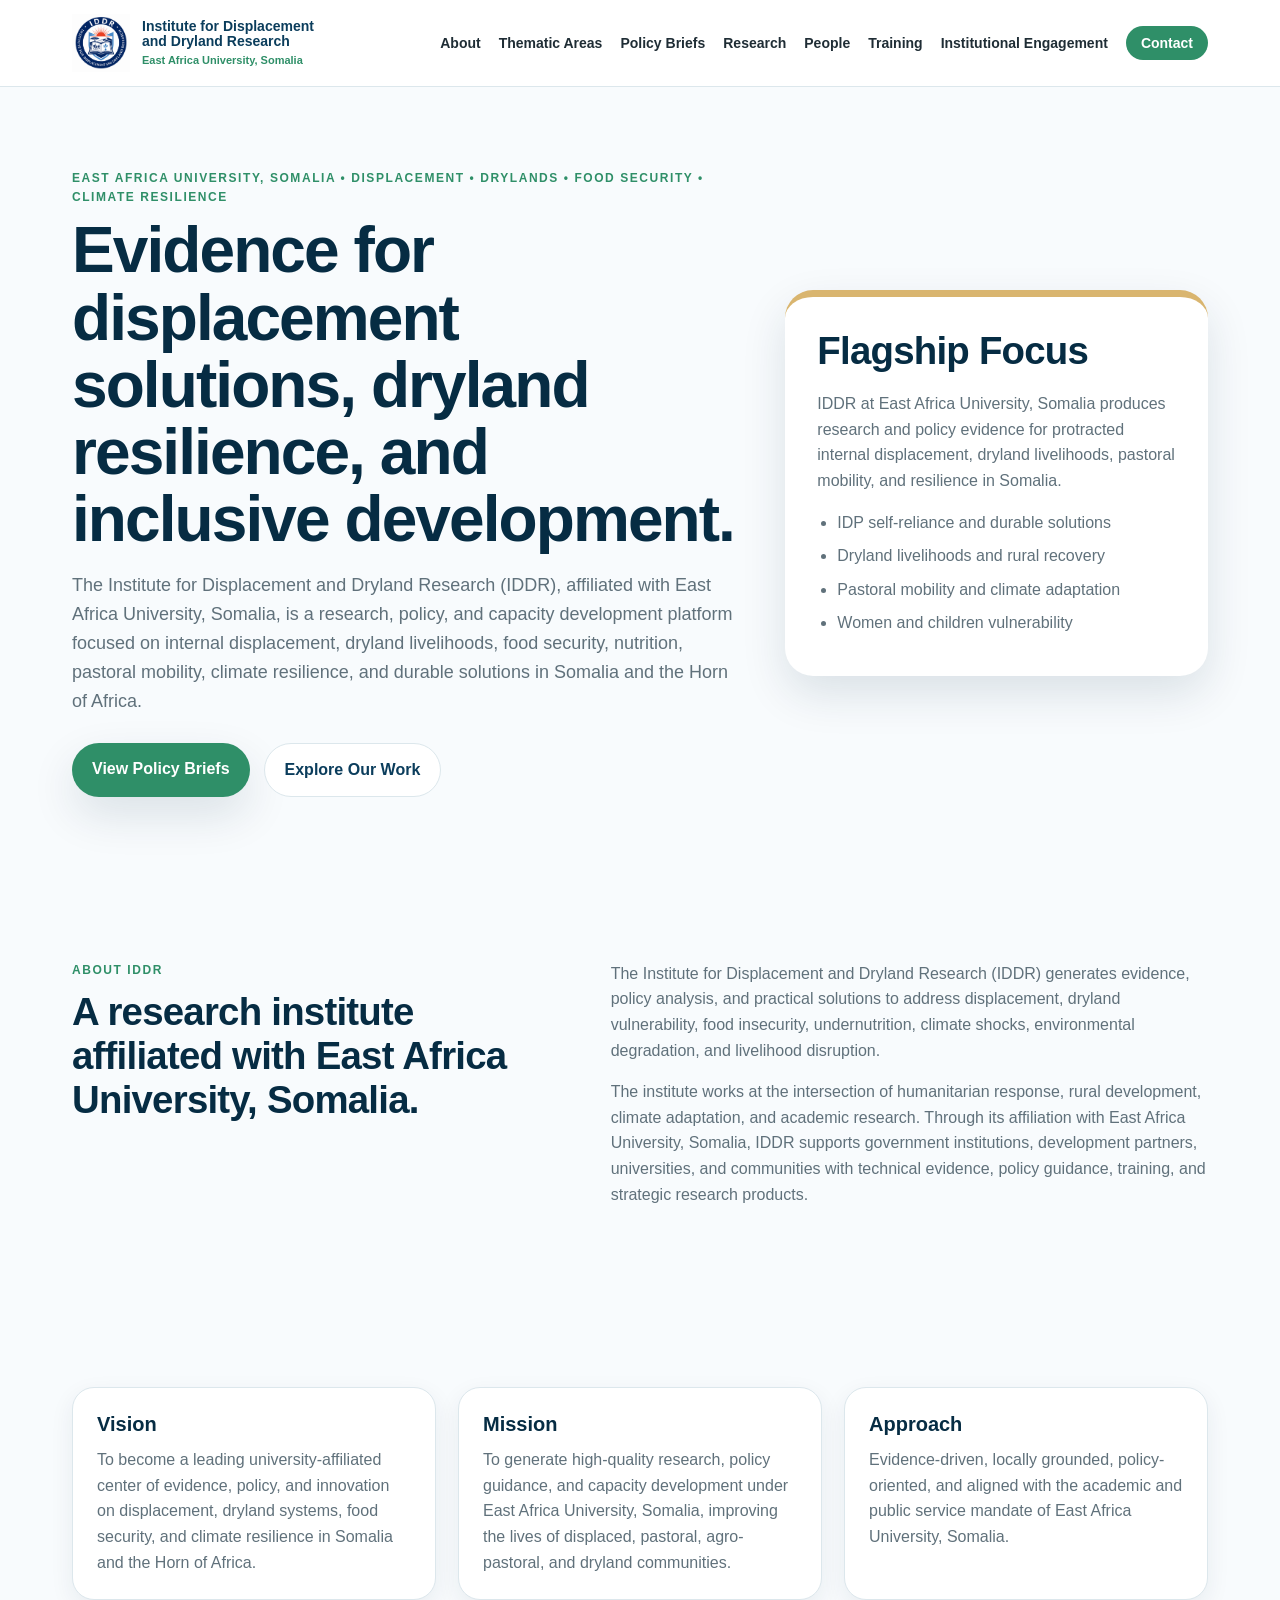
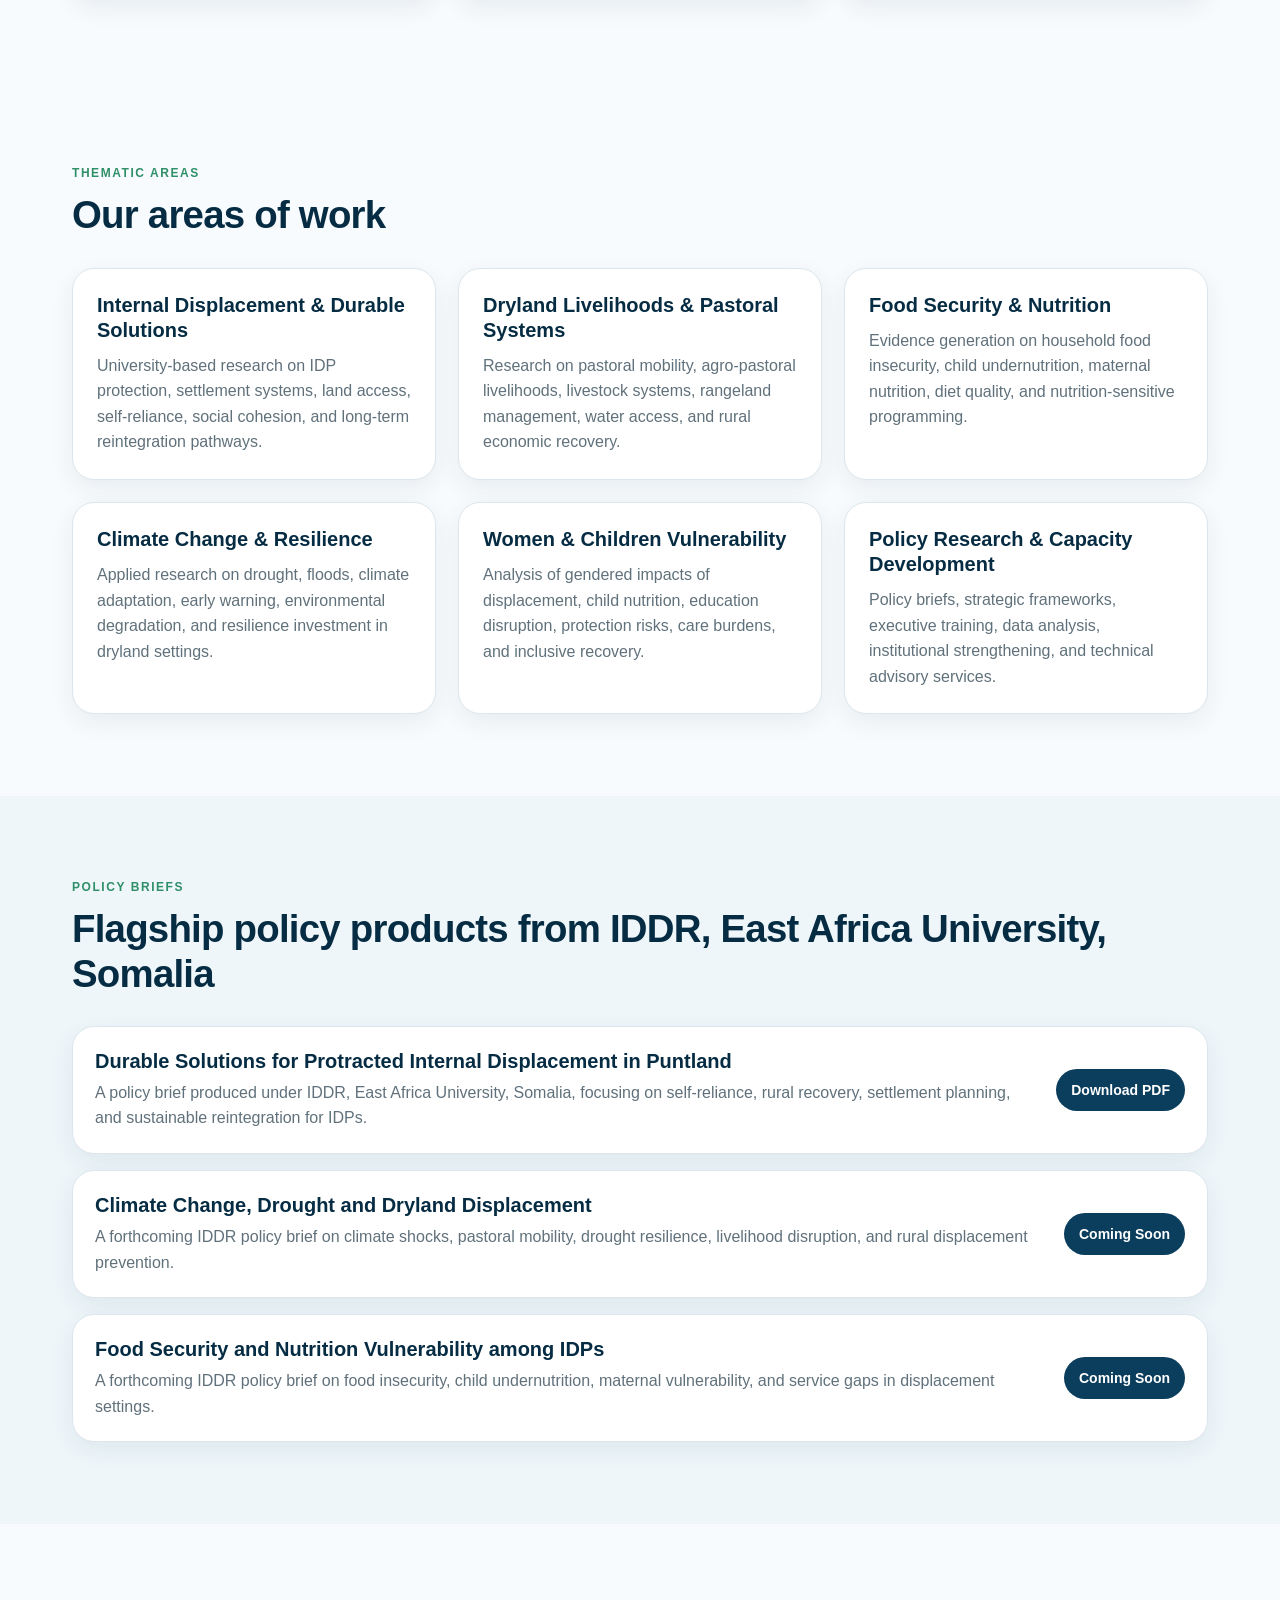
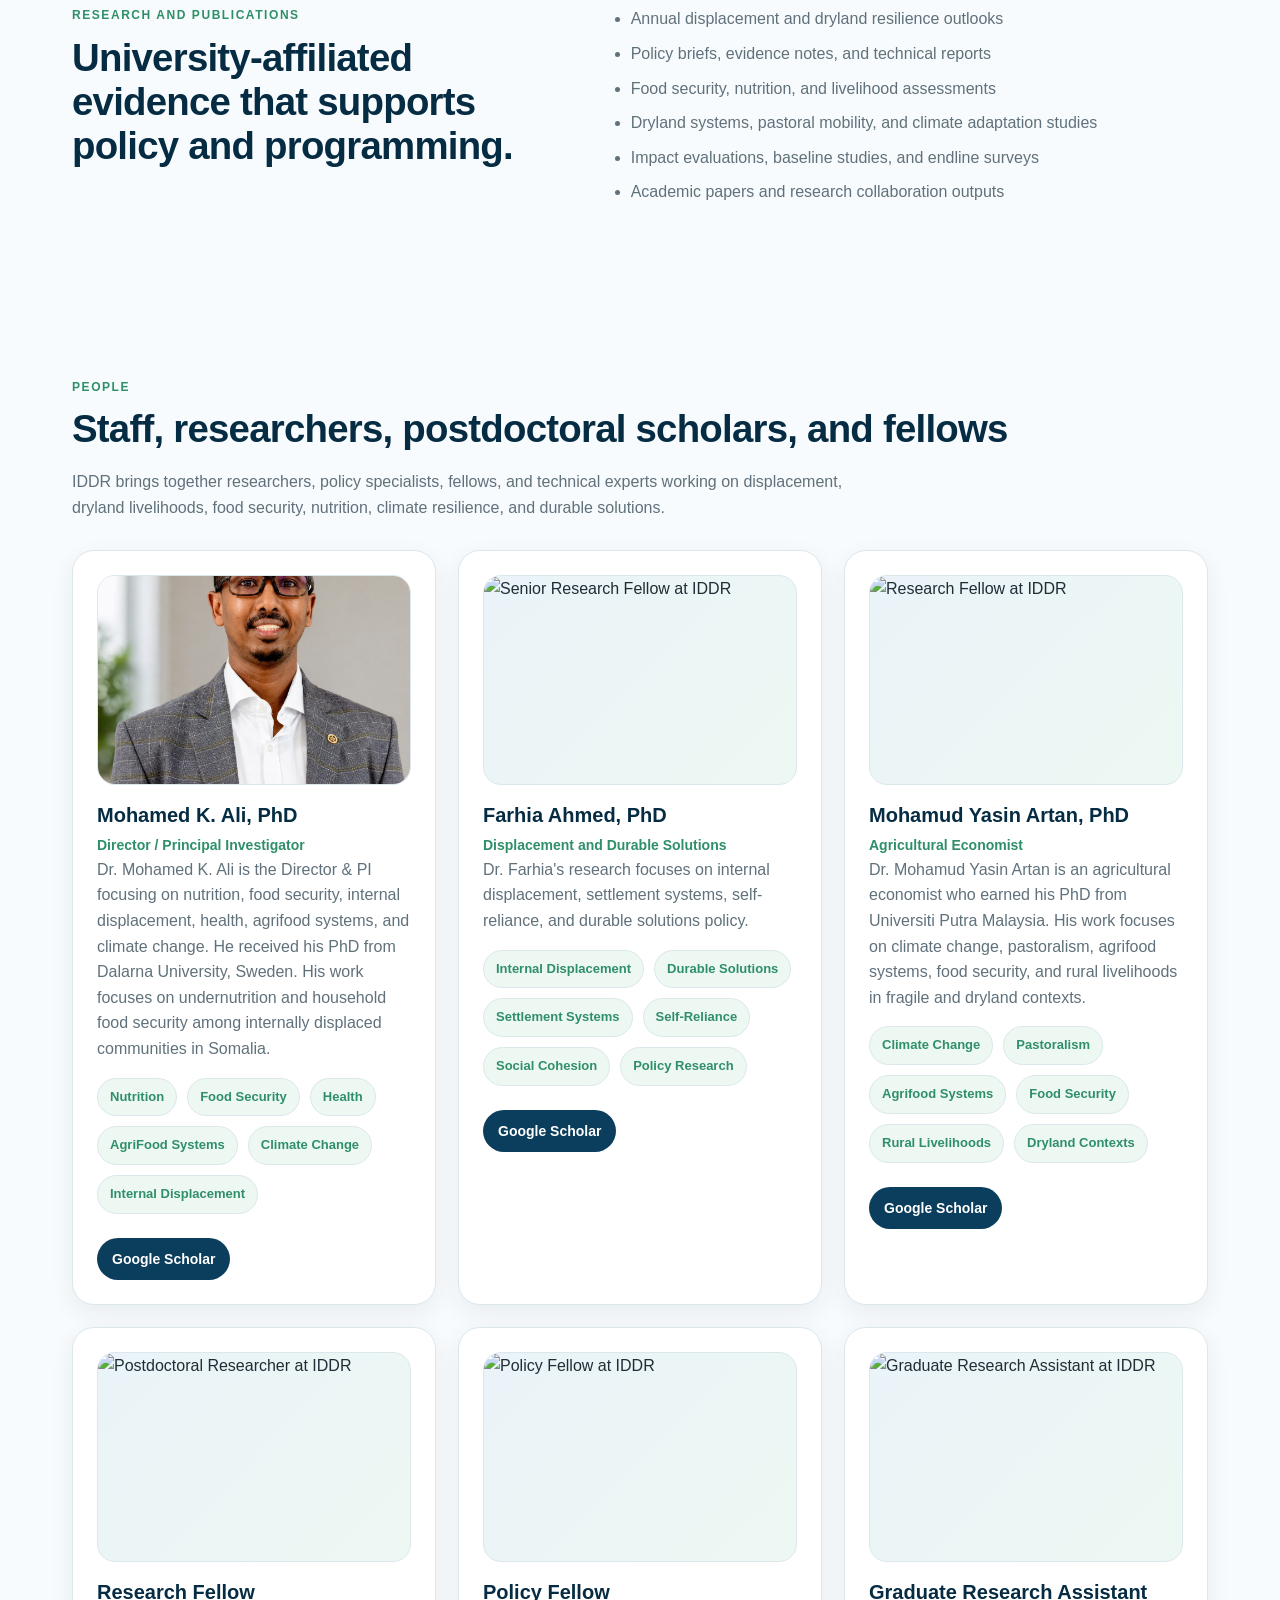
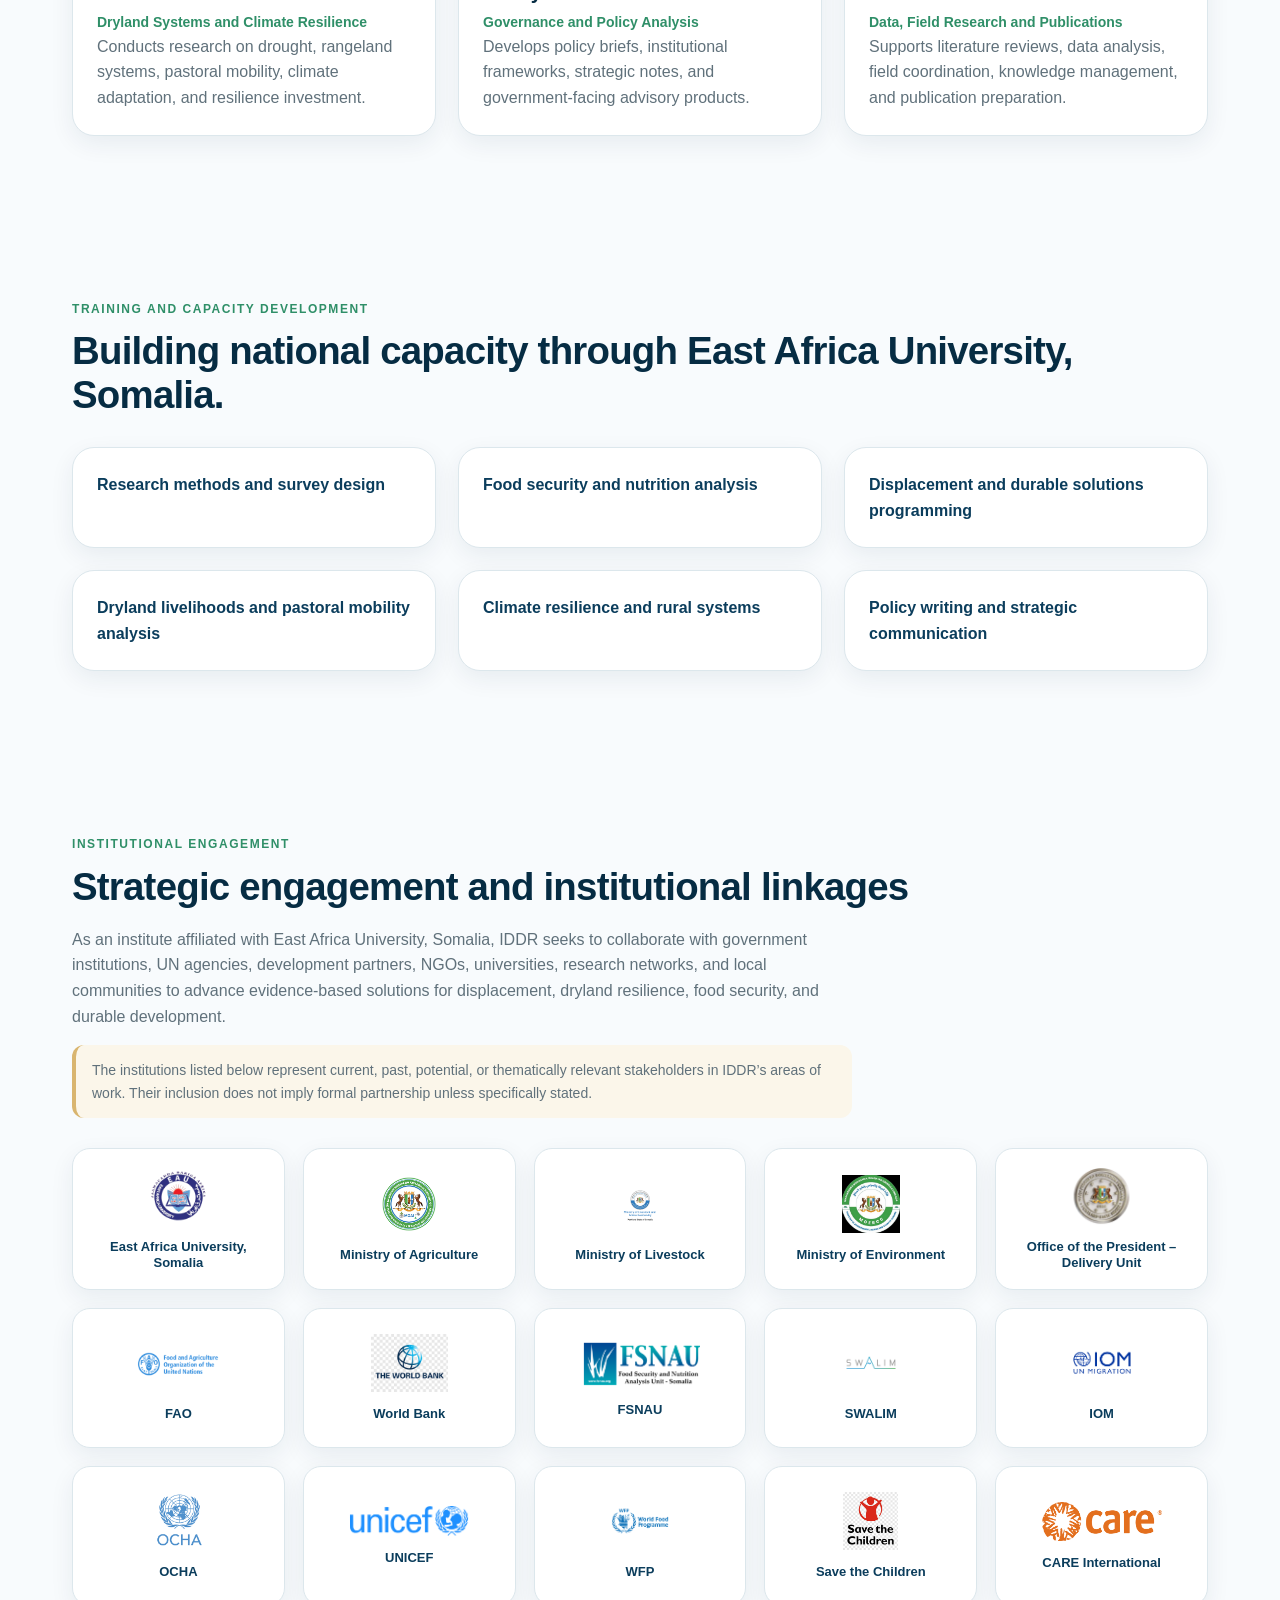
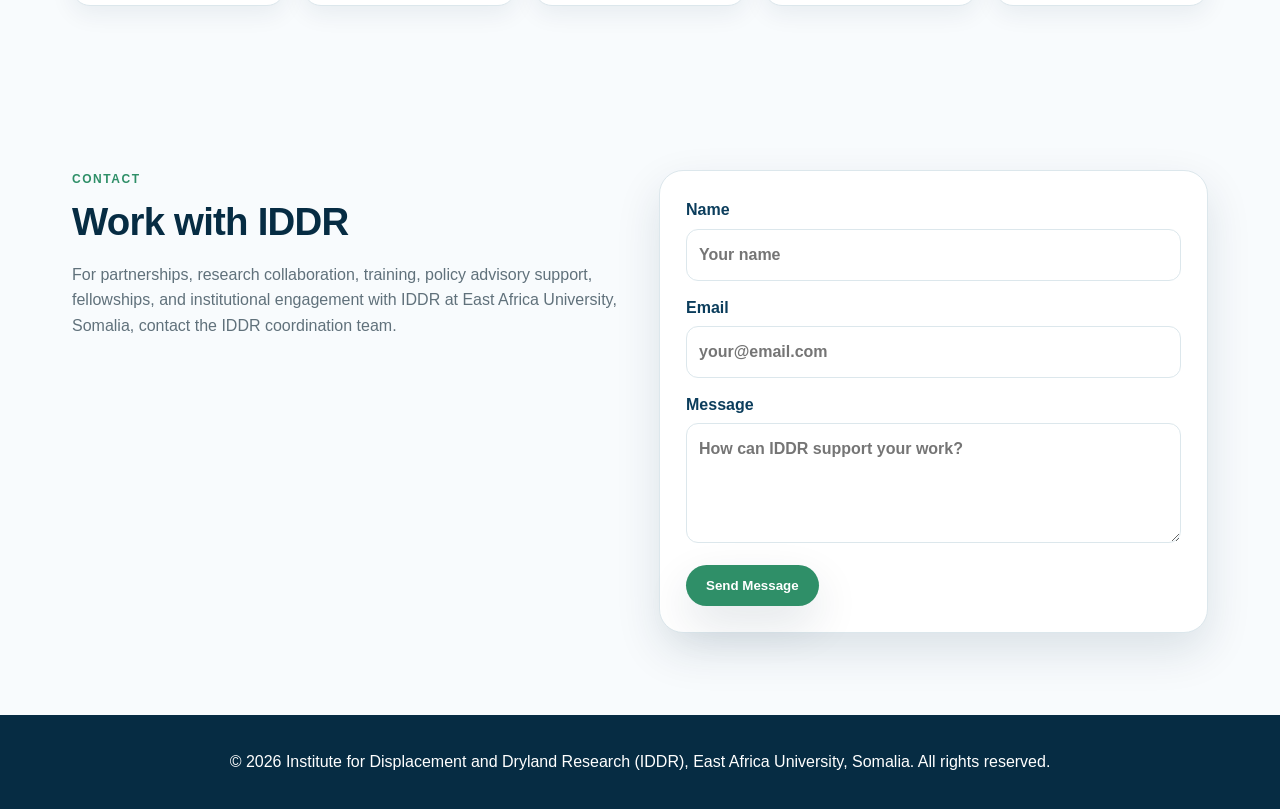
==== index.html @ a8827d37 "Update index.html" ====
<!DOCTYPE html>
<html lang="en">
<head>
  <meta charset="UTF-8" />
  <meta name="viewport" content="width=device-width, initial-scale=1.0" />

  <title>Institute for Displacement and Dryland Research | East Africa University, Somalia</title>

  <meta name="description" content="Institute for Displacement and Dryland Research (IDDR), affiliated with East Africa University, Somalia: evidence for displacement, dryland livelihoods, food security, nutrition, climate resilience, pastoral mobility, and durable solutions in Somalia and the Horn of Africa." />

  <link rel="stylesheet" href="style.css" />
</head>

<body>

<header class="site-header">
  <nav class="navbar" aria-label="Main navigation">
  <a href="#home" class="brand" aria-label="IDDR Home">
  <img src="images/logos/iddr-logo.png" alt="Institute for Displacement and Dryland Research logo" class="header-logo" />

  <span class="brand-text">
    Institute for Displacement<br />
    and Dryland Research<br />
    <small>East Africa University, Somalia</small>
  </span>
</a>

    <button class="menu-toggle" aria-label="Toggle navigation menu">☰</button>

    <ul class="nav-links">
      <li><a href="#about">About</a></li>
      <li><a href="#areas">Thematic Areas</a></li>
      <li><a href="#briefs">Policy Briefs</a></li>
      <li><a href="#research">Research</a></li>
      <li><a href="#people">People</a></li>
      <li><a href="#training">Training</a></li>
      <li><a href="#partners">Institutional Engagement</a></li>
      <li><a href="#contact" class="nav-cta">Contact</a></li>
    </ul>
  </nav>
</header>

<main>

<section id="home" class="hero section">
  <div class="hero-content">
    <p class="eyebrow">East Africa University, Somalia • Displacement • Drylands • Food Security • Climate Resilience</p>

    <h1>Evidence for displacement solutions, dryland resilience, and inclusive development.</h1>

    <p class="hero-text">
      The Institute for Displacement and Dryland Research (IDDR), affiliated with
      East Africa University, Somalia, is a research, policy, and capacity development
      platform focused on internal displacement, dryland livelihoods, food security,
      nutrition, pastoral mobility, climate resilience, and durable solutions in
      Somalia and the Horn of Africa.
    </p>

    <div class="hero-actions">
      <a href="#briefs" class="btn primary">View Policy Briefs</a>
      <a href="#areas" class="btn secondary">Explore Our Work</a>
    </div>
  </div>

  <aside class="hero-card" aria-label="Flagship focus">
    <h2>Flagship Focus</h2>
    <p>
      IDDR at East Africa University, Somalia produces research and policy evidence
      for protracted internal displacement, dryland livelihoods, pastoral mobility,
      and resilience in Somalia.
    </p>

    <ul>
      <li>IDP self-reliance and durable solutions</li>
      <li>Dryland livelihoods and rural recovery</li>
      <li>Pastoral mobility and climate adaptation</li>
      <li>Women and children vulnerability</li>
    </ul>
  </aside>
</section>

<section id="about" class="section split">
  <div>
    <p class="eyebrow">About IDDR</p>
    <h2>A research institute affiliated with East Africa University, Somalia.</h2>
  </div>

  <div>
    <p>
      The Institute for Displacement and Dryland Research (IDDR) generates evidence,
      policy analysis, and practical solutions to address displacement, dryland
      vulnerability, food insecurity, undernutrition, climate shocks, environmental
      degradation, and livelihood disruption.
    </p>

    <p>
      The institute works at the intersection of humanitarian response, rural
      development, climate adaptation, and academic research. Through its affiliation
      with East Africa University, Somalia, IDDR supports government institutions,
      development partners, universities, and communities with technical evidence,
      policy guidance, training, and strategic research products.
    </p>
  </div>
</section>

<section class="section vision-grid">
  <article class="info-box">
    <h3>Vision</h3>
    <p>
      To become a leading university-affiliated center of evidence, policy, and
      innovation on displacement, dryland systems, food security, and climate
      resilience in Somalia and the Horn of Africa.
    </p>
  </article>

  <article class="info-box">
    <h3>Mission</h3>
    <p>
      To generate high-quality research, policy guidance, and capacity development
      under East Africa University, Somalia, improving the lives of displaced,
      pastoral, agro-pastoral, and dryland communities.
    </p>
  </article>

  <article class="info-box">
    <h3>Approach</h3>
    <p>
      Evidence-driven, locally grounded, policy-oriented, and aligned with the
      academic and public service mandate of East Africa University, Somalia.
    </p>
  </article>
</section>

<section id="areas" class="section">
  <p class="eyebrow">Thematic Areas</p>
  <h2>Our areas of work</h2>

  <div class="card-grid">
    <article class="card">
      <h3>Internal Displacement & Durable Solutions</h3>
      <p>
        University-based research on IDP protection, settlement systems, land access,
        self-reliance, social cohesion, and long-term reintegration pathways.
      </p>
    </article>

    <article class="card">
      <h3>Dryland Livelihoods & Pastoral Systems</h3>
      <p>
        Research on pastoral mobility, agro-pastoral livelihoods, livestock systems,
        rangeland management, water access, and rural economic recovery.
      </p>
    </article>

    <article class="card">
      <h3>Food Security & Nutrition</h3>
      <p>
        Evidence generation on household food insecurity, child undernutrition,
        maternal nutrition, diet quality, and nutrition-sensitive programming.
      </p>
    </article>

    <article class="card">
      <h3>Climate Change & Resilience</h3>
      <p>
        Applied research on drought, floods, climate adaptation, early warning,
        environmental degradation, and resilience investment in dryland settings.
      </p>
    </article>

    <article class="card">
      <h3>Women & Children Vulnerability</h3>
      <p>
        Analysis of gendered impacts of displacement, child nutrition, education
        disruption, protection risks, care burdens, and inclusive recovery.
      </p>
    </article>

    <article class="card">
      <h3>Policy Research & Capacity Development</h3>
      <p>
        Policy briefs, strategic frameworks, executive training, data analysis,
        institutional strengthening, and technical advisory services.
      </p>
    </article>
  </div>
</section>

<section id="briefs" class="section highlight">
  <p class="eyebrow">Policy Briefs</p>
  <h2>Flagship policy products from IDDR, East Africa University, Somalia</h2>

  <div class="brief-list">
    <article class="brief">
      <div>
        <h3>Durable Solutions for Protracted Internal Displacement in Puntland</h3>
        <p>
          A policy brief produced under IDDR, East Africa University, Somalia,
          focusing on self-reliance, rural recovery, settlement planning, and
          sustainable reintegration for IDPs.
        </p>
      </div>
      <a href="documents/puntland-idp-policy-brief.pdf" class="small-btn" target="_blank" rel="noopener noreferrer">Download PDF</a>
    </article>

    <article class="brief">
      <div>
        <h3>Climate Change, Drought and Dryland Displacement</h3>
        <p>
          A forthcoming IDDR policy brief on climate shocks, pastoral mobility,
          drought resilience, livelihood disruption, and rural displacement prevention.
        </p>
      </div>
      <a href="documents/climate-dryland-displacement-brief.pdf" class="small-btn" target="_blank" rel="noopener noreferrer">Coming Soon</a>
    </article>

    <article class="brief">
      <div>
        <h3>Food Security and Nutrition Vulnerability among IDPs</h3>
        <p>
          A forthcoming IDDR policy brief on food insecurity, child undernutrition,
          maternal vulnerability, and service gaps in displacement settings.
        </p>
      </div>
      <a href="documents/food-security-nutrition-idp-brief.pdf" class="small-btn" target="_blank" rel="noopener noreferrer">Coming Soon</a>
    </article>
  </div>
</section>

<section id="research" class="section split">
  <div>
    <p class="eyebrow">Research and Publications</p>
    <h2>University-affiliated evidence that supports policy and programming.</h2>
  </div>

  <div>
    <ul class="clean-list">
      <li>Annual displacement and dryland resilience outlooks</li>
      <li>Policy briefs, evidence notes, and technical reports</li>
      <li>Food security, nutrition, and livelihood assessments</li>
      <li>Dryland systems, pastoral mobility, and climate adaptation studies</li>
      <li>Impact evaluations, baseline studies, and endline surveys</li>
      <li>Academic papers and research collaboration outputs</li>
    </ul>
  </div>
</section>

<section id="people" class="section">
  <p class="eyebrow">People</p>
  <h2>Staff, researchers, postdoctoral scholars, and fellows</h2>

  <p class="section-intro">
    IDDR brings together researchers, policy specialists, fellows, and technical
    experts working on displacement, dryland livelihoods, food security, nutrition,
    climate resilience, and durable solutions.
  </p>

  <div class="people-grid">

    <article class="person-card">
      <img src="images/staff/director.png" alt="Mohamed K. Ali, PhD" class="person-photo-img" />

      <h3>Mohamed K. Ali, PhD</h3>
      <p class="person-role">Director / Principal Investigator</p>

      <p>
        Dr. Mohamed K. Ali is the Director & PI focusing on nutrition, food security,
        internal displacement, health, agrifood systems, and climate change.
        He received his PhD from Dalarna University, Sweden. His work focuses on undernutrition and household food security among
        internally displaced communities in Somalia.
      </p>

      <div class="tag-list staff-tags">
        <span>Nutrition</span>
        <span>Food Security</span>
        <span>Health</span>
        <span>AgriFood Systems</span>
        <span>Climate Change</span>
        <span>Internal Displacement</span>
      </div>

      <a href="https://scholar.google.com/citations?hl=en&user=-RDwmqIAAAAJ" class="small-btn scholar-btn" target="_blank" rel="noopener noreferrer">
        Google Scholar
      </a>
    </article>

    <article class="person-card">
      <img src="images/staff/senior-research-fellow.jpg" alt="Senior Research Fellow at IDDR" class="person-photo-img" />

      <h3>Farhia Ahmed, PhD</h3>
      <p class="person-role">Displacement and Durable Solutions</p>

      <p>
        Dr. Farhia's  research focuses on internal displacement, settlement systems,
        self-reliance, and durable solutions policy.
      </p>
      <div class="tag-list staff-tags">
    <span>Internal Displacement</span>
    <span>Durable Solutions</span>
    <span>Settlement Systems</span>
    <span>Self-Reliance</span>
    <span>Social Cohesion</span>
    <span>Policy Research</span>
  </div>

  <a href="PASTE_FARHIA_GOOGLE_SCHOLAR_LINK_HERE" class="small-btn scholar-btn" target="_blank" rel="noopener noreferrer">
    Google Scholar
  </a>
    </article>

    <article class="person-card">
      <img src="images/staff/research-fellow.jpg" alt="Research Fellow at IDDR" class="person-photo-img" />

     <h3>Mohamud Yasin Artan, PhD</h3>
<p class="person-role">Agricultural Economist</p>

<p>
  Dr. Mohamud Yasin Artan is an agricultural economist who earned his PhD from
  Universiti Putra Malaysia. His work focuses on climate change, pastoralism,
  agrifood systems, food security, and rural livelihoods in fragile and dryland
  contexts.
</p>
      <div class="tag-list staff-tags">
    <span>Climate Change</span>
    <span>Pastoralism</span>
    <span>Agrifood Systems</span>
    <span>Food Security</span>
    <span>Rural Livelihoods</span>
    <span>Dryland Contexts</span>
  </div>
      <a href="PASTE_HIS_GOOGLE_SCHOLAR_LINK_HERE" class="small-btn scholar-btn" target="_blank" rel="noopener noreferrer">
  Google Scholar
</a>
    </article>

    <article class="person-card">
      <img src="images/staff/postdoctoral-researcher.jpg" alt="Postdoctoral Researcher at IDDR" class="person-photo-img" />

      <h3>Research Fellow</h3>
      <p class="person-role">Dryland Systems and Climate Resilience</p>

      <p>
        Conducts research on drought, rangeland systems, pastoral mobility,
        climate adaptation, and resilience investment.
      </p>
    </article>

    <article class="person-card">
      <img src="images/staff/policy-fellow.jpg" alt="Policy Fellow at IDDR" class="person-photo-img" />

      <h3>Policy Fellow</h3>
      <p class="person-role">Governance and Policy Analysis</p>

      <p>
        Develops policy briefs, institutional frameworks, strategic notes,
        and government-facing advisory products.
      </p>
    </article>

    <article class="person-card">
      <img src="images/staff/graduate-research-assistant.jpg" alt="Graduate Research Assistant at IDDR" class="person-photo-img" />

      <h3>Graduate Research Assistant</h3>
      <p class="person-role">Data, Field Research and Publications</p>

      <p>
        Supports literature reviews, data analysis, field coordination,
        knowledge management, and publication preparation.
      </p>
    </article>

  </div>
</section>

<section id="training" class="section">
  <p class="eyebrow">Training and Capacity Development</p>
  <h2>Building national capacity through East Africa University, Somalia.</h2>

  <div class="training-grid">
    <div class="training-item">Research methods and survey design</div>
    <div class="training-item">Food security and nutrition analysis</div>
    <div class="training-item">Displacement and durable solutions programming</div>
    <div class="training-item">Dryland livelihoods and pastoral mobility analysis</div>
    <div class="training-item">Climate resilience and rural systems</div>
    <div class="training-item">Policy writing and strategic communication</div>
  </div>
</section>

<section id="partners" class="section">
  <p class="eyebrow">Institutional Engagement</p>
  <h2>Strategic engagement and institutional linkages</h2>

  <p class="section-intro">
    As an institute affiliated with East Africa University, Somalia, IDDR seeks to
    collaborate with government institutions, UN agencies, development partners,
    NGOs, universities, research networks, and local communities to advance
    evidence-based solutions for displacement, dryland resilience, food security,
    and durable development.
  </p>

  <p class="section-intro disclaimer">
    The institutions listed below represent current, past, potential, or thematically
    relevant stakeholders in IDDR’s areas of work. Their inclusion does not imply
    formal partnership unless specifically stated.
  </p>

  <div class="partner-logo-grid">
    <div class="partner-logo-card">
      <img src="images/logos/east-africa-university.png" alt="East Africa University, Somalia logo">
      <span>East Africa University, Somalia</span>
    </div>

    <div class="partner-logo-card">
      <img src="images/logos/ministry-agriculture.png" alt="Ministry of Agriculture logo">
      <span>Ministry of Agriculture</span>
    </div>

    <div class="partner-logo-card">
      <img src="images/logos/ministry-livestock.png" alt="Ministry of Livestock logo">
      <span>Ministry of Livestock</span>
    </div>

    <div class="partner-logo-card">
      <img src="images/logos/ministry-environment.png" alt="Ministry of Environment logo">
      <span>Ministry of Environment</span>
    </div>

    <div class="partner-logo-card">
      <img src="images/logos/delivery-unit.png" alt="Office of the President Delivery Unit logo">
      <span>Office of the President – Delivery Unit</span>
    </div>

    <div class="partner-logo-card">
      <img src="images/logos/fao.png" alt="FAO logo">
      <span>FAO</span>
    </div>

    <div class="partner-logo-card">
      <img src="images/logos/world-bank.png" alt="World Bank logo">
      <span>World Bank</span>
    </div>

    <div class="partner-logo-card">
      <img src="images/logos/fsnau.png" alt="FSNAU logo">
      <span>FSNAU</span>
    </div>

    <div class="partner-logo-card">
      <img src="images/logos/swalim.png" alt="SWALIM logo">
      <span>SWALIM</span>
    </div>

    <div class="partner-logo-card">
      <img src="images/logos/iom.png" alt="IOM logo">
      <span>IOM</span>
    </div>

    <div class="partner-logo-card">
      <img src="images/logos/ocha.png" alt="OCHA logo">
      <span>OCHA</span>
    </div>

    <div class="partner-logo-card">
      <img src="images/logos/unicef.png" alt="UNICEF logo">
      <span>UNICEF</span>
    </div>

    <div class="partner-logo-card">
      <img src="images/logos/wfp.png" alt="WFP logo">
      <span>WFP</span>
    </div>

    <div class="partner-logo-card">
      <img src="images/logos/save-the-children.png" alt="Save the Children logo">
      <span>Save the Children</span>
    </div>

    <div class="partner-logo-card">
      <img src="images/logos/care-international.png" alt="CARE International logo">
      <span>CARE International</span>
    </div>
  </div>
</section>

<section id="contact" class="section contact">
  <div>
    <p class="eyebrow">Contact</p>
    <h2>Work with IDDR</h2>
    <p>
      For partnerships, research collaboration, training, policy advisory support,
      fellowships, and institutional engagement with IDDR at East Africa University,
      Somalia, contact the IDDR coordination team.
    </p>
  </div>

  <form class="contact-card">
    <label>
      Name
      <input type="text" placeholder="Your name" />
    </label>

    <label>
      Email
      <input type="email" placeholder="your@email.com" />
    </label>

    <label>
      Message
      <textarea placeholder="How can IDDR support your work?"></textarea>
    </label>

    <button type="button" class="btn primary">Send Message</button>
  </form>
</section>

</main>

<footer class="footer">
  <p>
    © <span id="year"></span> Institute for Displacement and Dryland Research (IDDR),
    East Africa University, Somalia. All rights reserved.
  </p>
</footer>

<script src="script.js"></script>

</body>
</html>
---- style.css ----
:root {
  --blue: #0b3d5c;
  --dark-blue: #062c43;
  --green: #2f8f68;
  --sand: #d9b56f;

  --light-blue: #eef6fa;
  --light-green: #edf8f3;
  --light-sand: #fbf6ea;

  --text: #1f2d35;
  --muted: #60717b;
  --white: #ffffff;
  --border: #dce7ec;

  --shadow-sm: 0 8px 24px rgba(6, 44, 67, 0.07);
  --shadow-md: 0 18px 45px rgba(6, 44, 67, 0.12);

  --radius-sm: 14px;
  --radius-md: 22px;
  --radius-lg: 28px;

  --container: 1180px;
}

/* RESET */

* {
  box-sizing: border-box;
}

html {
  scroll-behavior: smooth;
}

body {
  margin: 0;
  font-family: Arial, Helvetica, sans-serif;
  color: var(--text);
  background: #f8fbfd;
  line-height: 1.6;
}

img {
  max-width: 100%;
  display: block;
}

a {
  color: inherit;
}

button,
input,
textarea {
  font-family: inherit;
}

/* TYPOGRAPHY */

h1,
h2,
h3,
h4 {
  color: var(--dark-blue);
  margin-top: 0;
}

h1 {
  font-size: clamp(38px, 5vw, 64px);
  line-height: 1.05;
  margin-bottom: 18px;
  letter-spacing: -0.03em;
}

h2 {
  font-size: clamp(28px, 3vw, 42px);
  line-height: 1.15;
  margin-bottom: 18px;
  letter-spacing: -0.02em;
}

h3 {
  font-size: 20px;
  line-height: 1.25;
  margin-bottom: 10px;
}

p {
  color: var(--muted);
  margin-top: 0;
}

ul {
  color: var(--muted);
}

.eyebrow {
  color: var(--green);
  font-weight: 800;
  text-transform: uppercase;
  letter-spacing: 0.13em;
  font-size: 12px;
  margin: 0 0 10px;
}

/* HEADER */

.site-header {
  position: sticky;
  top: 0;
  z-index: 999;
  background: rgba(255, 255, 255, 0.97);
  border-bottom: 1px solid var(--border);
  backdrop-filter: blur(12px);
}

.navbar {
  max-width: var(--container);
  margin: 0 auto;
  padding: 14px 22px;
  display: flex;
  justify-content: space-between;
  align-items: center;
  gap: 24px;
}

.brand {
  display: flex;
  align-items: center;
  gap: 12px;
  text-decoration: none;
  color: var(--blue);
  font-weight: 700;
  min-width: 250px;
}

.logo-mark {
  width: 54px;
  height: 54px;
  flex: 0 0 54px;
  border-radius: var(--radius-sm);
  display: grid;
  place-items: center;
  background: linear-gradient(135deg, var(--blue), var(--green));
  color: white;
  font-weight: 900;
  letter-spacing: 1px;
  box-shadow: var(--shadow-sm);
}
.header-logo {
  width: 58px;
  height: 58px;
  object-fit: contain;
  flex: 0 0 58px;
}
.brand-text {
  font-size: 14px;
  line-height: 1.12;
}

.brand-text small {
  display: block;
  margin-top: 4px;
  color: var(--green);
  font-size: 11px;
  font-weight: 800;
  line-height: 1.2;
}

.nav-links {
  list-style: none;
  display: flex;
  gap: 18px;
  align-items: center;
  margin: 0;
  padding: 0;
}

.nav-links a {
  text-decoration: none;
  color: var(--text);
  font-size: 14px;
  font-weight: 700;
  transition: color 0.2s ease;
}

.nav-links a:hover {
  color: var(--green);
}

.nav-cta {
  background: var(--green);
  color: white !important;
  padding: 9px 15px;
  border-radius: 999px;
}

.menu-toggle {
  display: none;
  border: none;
  background: var(--blue);
  color: white;
  padding: 8px 12px;
  border-radius: 8px;
  font-size: 22px;
  cursor: pointer;
}

/* LAYOUT */

.section {
  max-width: var(--container);
  margin: 0 auto;
  padding: 82px 22px;
}

.split {
  display: grid;
  grid-template-columns: 0.9fr 1.1fr;
  gap: 50px;
  align-items: start;
}

.section-intro {
  max-width: 780px;
}

/* HERO */

.hero {
  min-height: 82vh;
  display: grid;
  grid-template-columns: 1.35fr 0.85fr;
  gap: 42px;
  align-items: center;
}

.hero-text {
  font-size: 18px;
  max-width: 780px;
}

.hero-actions {
  display: flex;
  gap: 14px;
  flex-wrap: wrap;
  margin-top: 28px;
}

.hero-card {
  background: white;
  border-radius: var(--radius-lg);
  padding: 32px;
  box-shadow: var(--shadow-md);
  border-top: 7px solid var(--sand);
}

.hero-card p {
  margin-bottom: 14px;
}

.hero-card ul {
  padding-left: 20px;
  margin-bottom: 0;
}

.hero-card li {
  margin-bottom: 8px;
}

/* BUTTONS */

.btn,
.small-btn {
  display: inline-block;
  text-decoration: none;
  border-radius: 999px;
  font-weight: 800;
  transition: transform 0.2s ease, box-shadow 0.2s ease, background 0.2s ease;
}

.btn {
  padding: 13px 20px;
}

.small-btn {
  white-space: nowrap;
  padding: 10px 15px;
  background: var(--blue);
  color: white;
  font-size: 14px;
}

.btn:hover,
.small-btn:hover {
  transform: translateY(-2px);
}

.primary {
  background: var(--green);
  color: white;
  box-shadow: var(--shadow-md);
}

.secondary {
  background: white;
  color: var(--blue);
  border: 1px solid var(--border);
}

/* GRID CARDS */

.vision-grid,
.card-grid,
.training-grid,
.people-grid {
  display: grid;
  gap: 22px;
}

.vision-grid {
  grid-template-columns: repeat(3, 1fr);
}

.card-grid,
.training-grid,
.people-grid {
  grid-template-columns: repeat(3, 1fr);
  margin-top: 30px;
}

.info-box,
.card,
.training-item,
.person-card {
  background: white;
  border: 1px solid var(--border);
  border-radius: var(--radius-md);
  padding: 24px;
  box-shadow: var(--shadow-sm);
  transition: transform 0.2s ease, box-shadow 0.2s ease;
}

.card:hover,
.info-box:hover,
.training-item:hover,
.person-card:hover {
  box-shadow: var(--shadow-md);
  transform: translateY(-3px);
}

.card p,
.info-box p,
.person-card p {
  margin-bottom: 0;
}

.training-item {
  font-weight: 800;
  color: var(--blue);
}

/* POLICY BRIEFS */

.highlight {
  background: var(--light-blue);
  max-width: none;
  padding-left: max(22px, calc((100vw - var(--container)) / 2 + 22px));
  padding-right: max(22px, calc((100vw - var(--container)) / 2 + 22px));
}

.brief-list {
  display: grid;
  gap: 16px;
  margin-top: 30px;
}

.brief {
  background: white;
  border: 1px solid var(--border);
  border-radius: var(--radius-md);
  padding: 22px;
  display: flex;
  justify-content: space-between;
  gap: 20px;
  align-items: center;
  box-shadow: var(--shadow-sm);
}

.brief h3 {
  margin-bottom: 6px;
}

.brief p {
  margin-bottom: 0;
}

/* LISTS */

.clean-list {
  padding-left: 20px;
  margin: 0;
}

.clean-list li {
  margin-bottom: 9px;
}

/* PEOPLE SECTION */

.person-photo-img {
  width: 100%;
  height: 210px;
  object-fit: cover;
  object-position: center;
  border-radius: 18px;
  margin-bottom: 18px;
  border: 1px solid var(--border);
  background: linear-gradient(135deg, #eaf3f8, #edf8f3);
}

.person-role {
  color: var(--green);
  font-weight: 800;
  margin: -4px 0 10px;
  font-size: 14px;
}

.staff-tags {
  margin-top: 16px;
  margin-bottom: 16px;
}

.scholar-btn {
  margin-top: 8px;
}

.tag-list {
  display: flex;
  flex-wrap: wrap;
  gap: 10px;
}

.tag-list span {
  background: var(--light-green);
  border: 1px solid var(--border);
  color: var(--green);
  border-radius: 999px;
  padding: 8px 12px;
  font-size: 13px;
  font-weight: 800;
}

/* PARTNER LOGOS */

.disclaimer {
  font-size: 14px;
  color: var(--muted);
  background: var(--light-sand);
  border-left: 4px solid var(--sand);
  padding: 14px 16px;
  border-radius: 12px;
  margin-top: 14px;
}

.partner-logo-grid {
  display: grid;
  grid-template-columns: repeat(5, 1fr);
  gap: 18px;
  margin-top: 30px;
}

.partner-logo-card {
  background: white;
  border: 1px solid var(--border);
  border-radius: 18px;
  padding: 18px;
  min-height: 140px;
  display: flex;
  flex-direction: column;
  justify-content: center;
  align-items: center;
  gap: 14px;
  text-align: center;
  box-shadow: var(--shadow-sm);
  transition: transform 0.2s ease, box-shadow 0.2s ease;
}

.partner-logo-card:hover {
  transform: translateY(-3px);
  box-shadow: var(--shadow-md);
}

.partner-logo-card img {
  max-width: 120px;
  max-height: 58px;
  object-fit: contain;
}

.partner-logo-card span {
  font-size: 13px;
  font-weight: 800;
  color: var(--blue);
  line-height: 1.25;
}

/* CONTACT */

.contact {
  display: grid;
  grid-template-columns: 1fr 1fr;
  gap: 38px;
  align-items: start;
}

.contact-card {
  background: white;
  border: 1px solid var(--border);
  border-radius: 24px;
  padding: 26px;
  box-shadow: var(--shadow-md);
}

label {
  display: block;
  font-weight: 800;
  color: var(--blue);
  margin-bottom: 14px;
}

input,
textarea {
  width: 100%;
  margin-top: 6px;
  border: 1px solid var(--border);
  border-radius: 12px;
  padding: 12px;
  font: inherit;
  color: var(--text);
  background: white;
}

input:focus,
textarea:focus {
  outline: 3px solid rgba(47, 143, 104, 0.18);
  border-color: var(--green);
}

textarea {
  min-height: 120px;
  resize: vertical;
}

button {
  cursor: pointer;
  border: 0;
}

/* FOOTER */

.footer {
  text-align: center;
  padding: 34px 22px;
  background: var(--dark-blue);
  color: white;
}

.footer p {
  color: white;
  margin-bottom: 0;
}

/* RESPONSIVE */

@media (max-width: 1050px) {
  .nav-links {
    gap: 12px;
  }

  .nav-links a {
    font-size: 13px;
  }

  .partner-logo-grid {
    grid-template-columns: repeat(3, 1fr);
  }
}

@media (max-width: 900px) {
  .navbar {
    padding: 12px 20px;
  }

  .brand {
    min-width: auto;
  }

  .menu-toggle {
    display: block;
  }

  .nav-links {
    position: absolute;
    top: 82px;
    left: 20px;
    right: 20px;
    display: none;
    flex-direction: column;
    align-items: flex-start;
    gap: 14px;
    background: white;
    border: 1px solid var(--border);
    border-radius: 18px;
    padding: 18px;
    box-shadow: var(--shadow-md);
  }

  .nav-links.active {
    display: flex;
  }

  .nav-links li,
  .nav-links a {
    width: 100%;
  }

  .nav-cta {
    display: inline-block;
    width: auto !important;
  }

  .hero,
  .split,
  .contact {
    grid-template-columns: 1fr;
  }

  .vision-grid,
  .card-grid,
  .training-grid,
  .people-grid {
    grid-template-columns: 1fr;
  }

  .brief {
    flex-direction: column;
    align-items: flex-start;
  }

  .section {
    padding: 62px 20px;
  }

  .hero {
    min-height: auto;
    padding-top: 72px;
  }

  .person-photo-img {
    height: 180px;
  }
}

@media (max-width: 620px) {
  .partner-logo-grid {
    grid-template-columns: repeat(2, 1fr);
  }

  .partner-logo-card {
    min-height: 125px;
    padding: 14px;
  }

  .partner-logo-card img {
    max-width: 95px;
    max-height: 48px;
  }
}

@media (max-width: 520px) {
  .brand-text {
    font-size: 12px;
  }

  .brand-text small {
    font-size: 10px;
  }

  .logo-mark {
    width: 48px;
    height: 48px;
    flex-basis: 48px;
    font-size: 13px;
  }

  h1 {
    font-size: 36px;
  }

  .hero-card,
  .contact-card,
  .card,
  .info-box,
  .training-item,
  .person-card {
    padding: 20px;
  }

  .hero-actions {
    flex-direction: column;
  }

  .btn {
    text-align: center;
  }
}
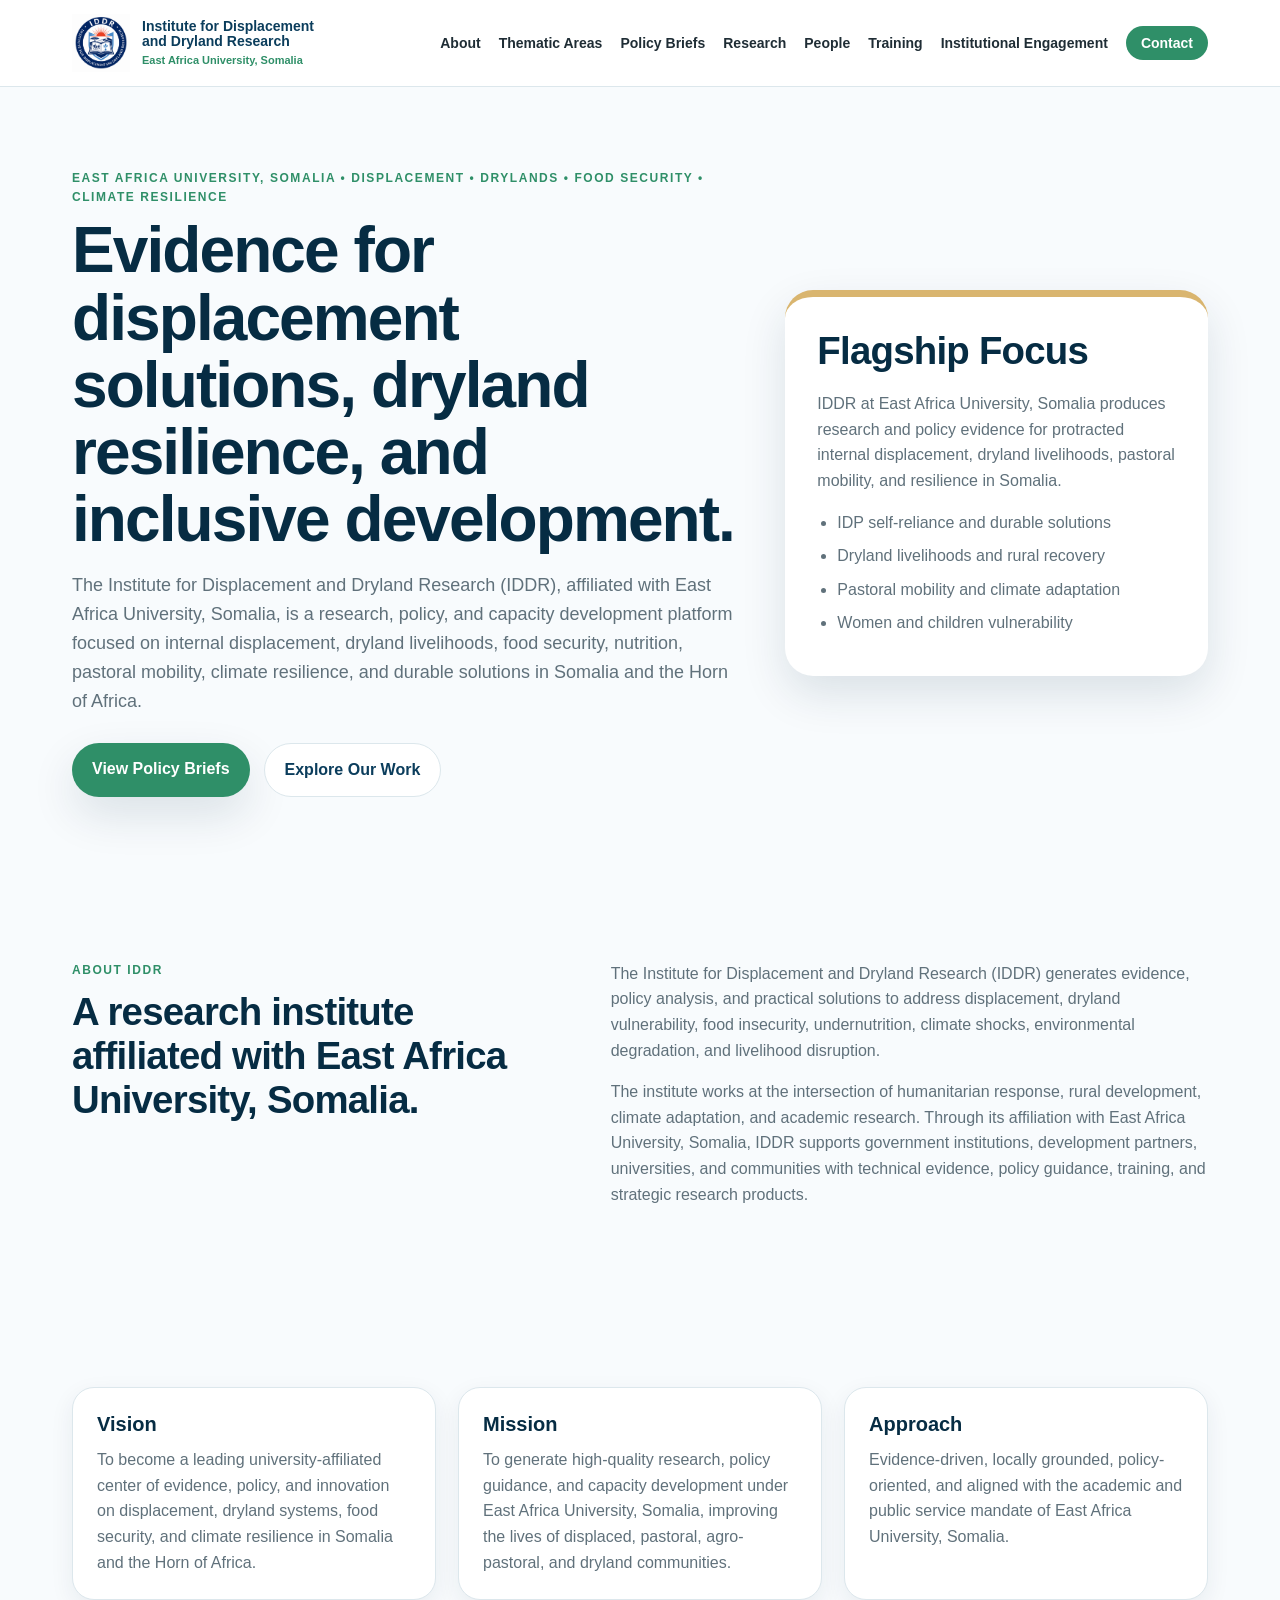
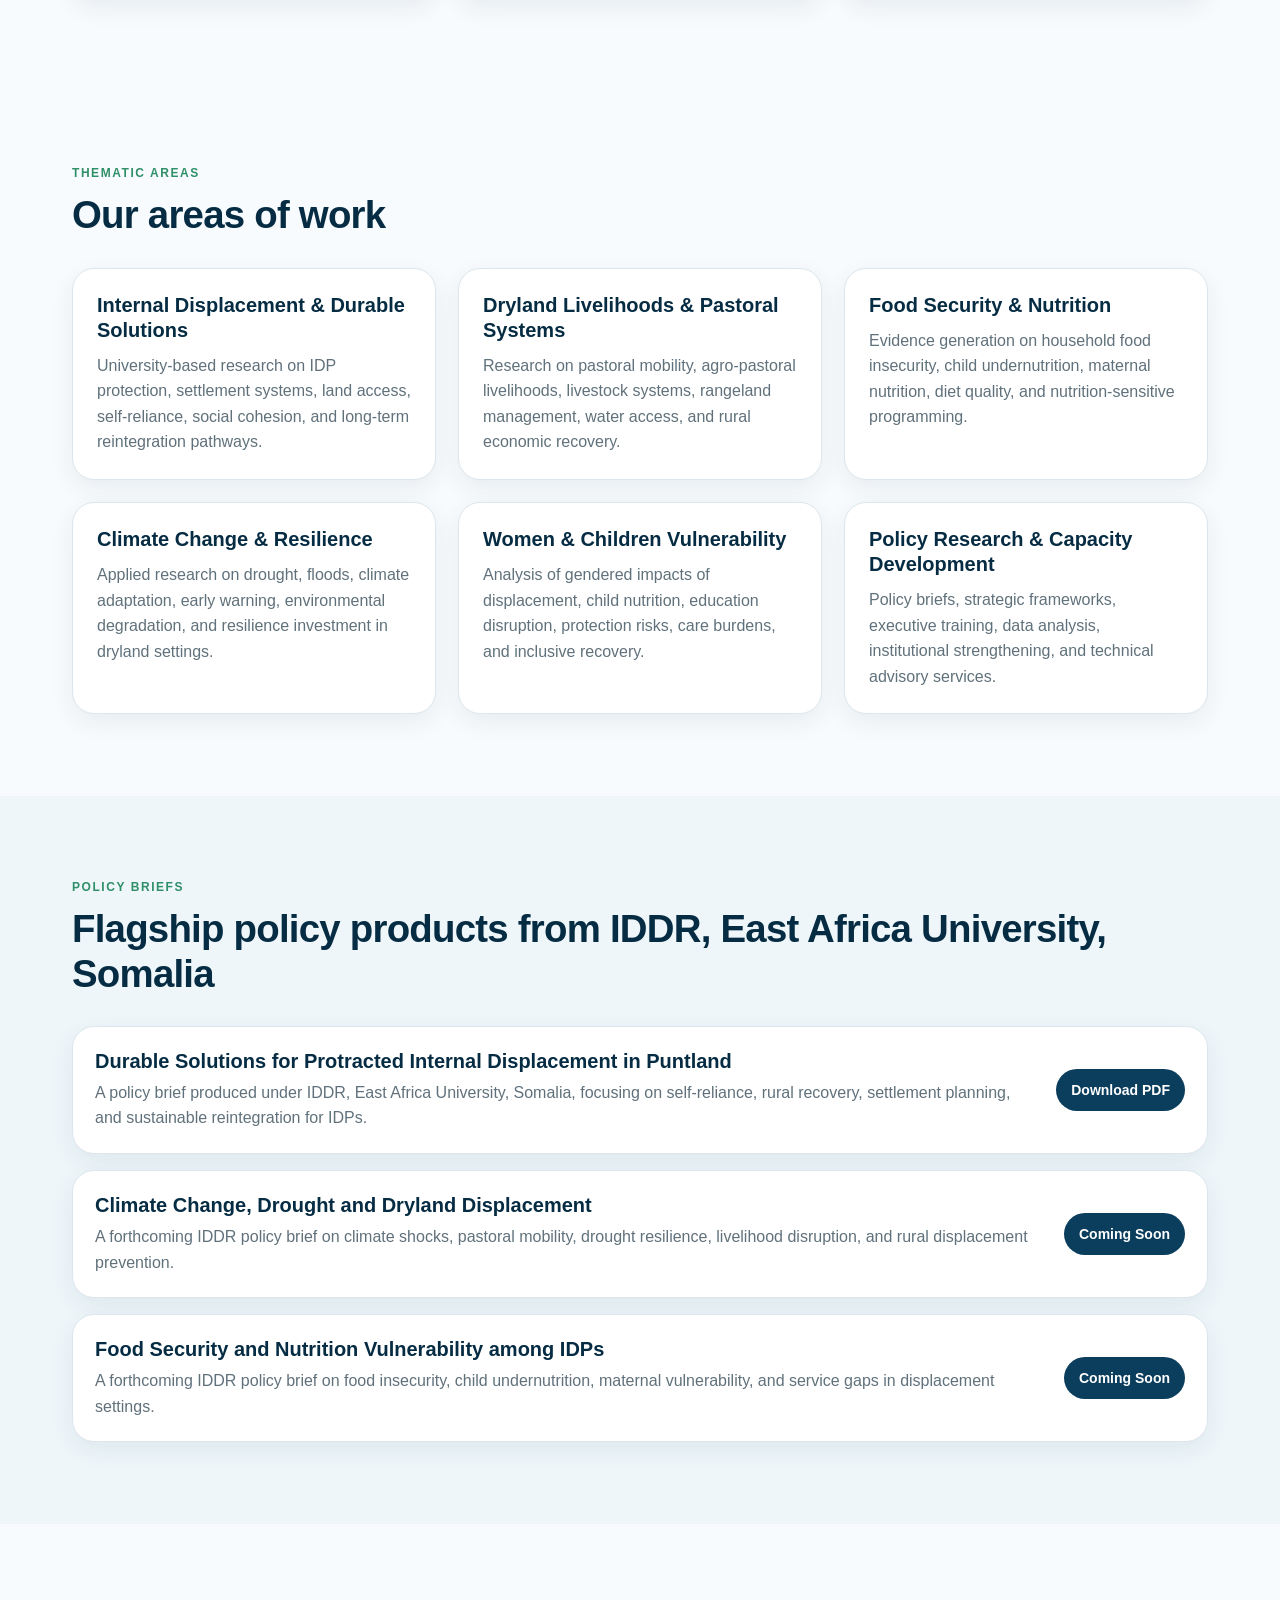
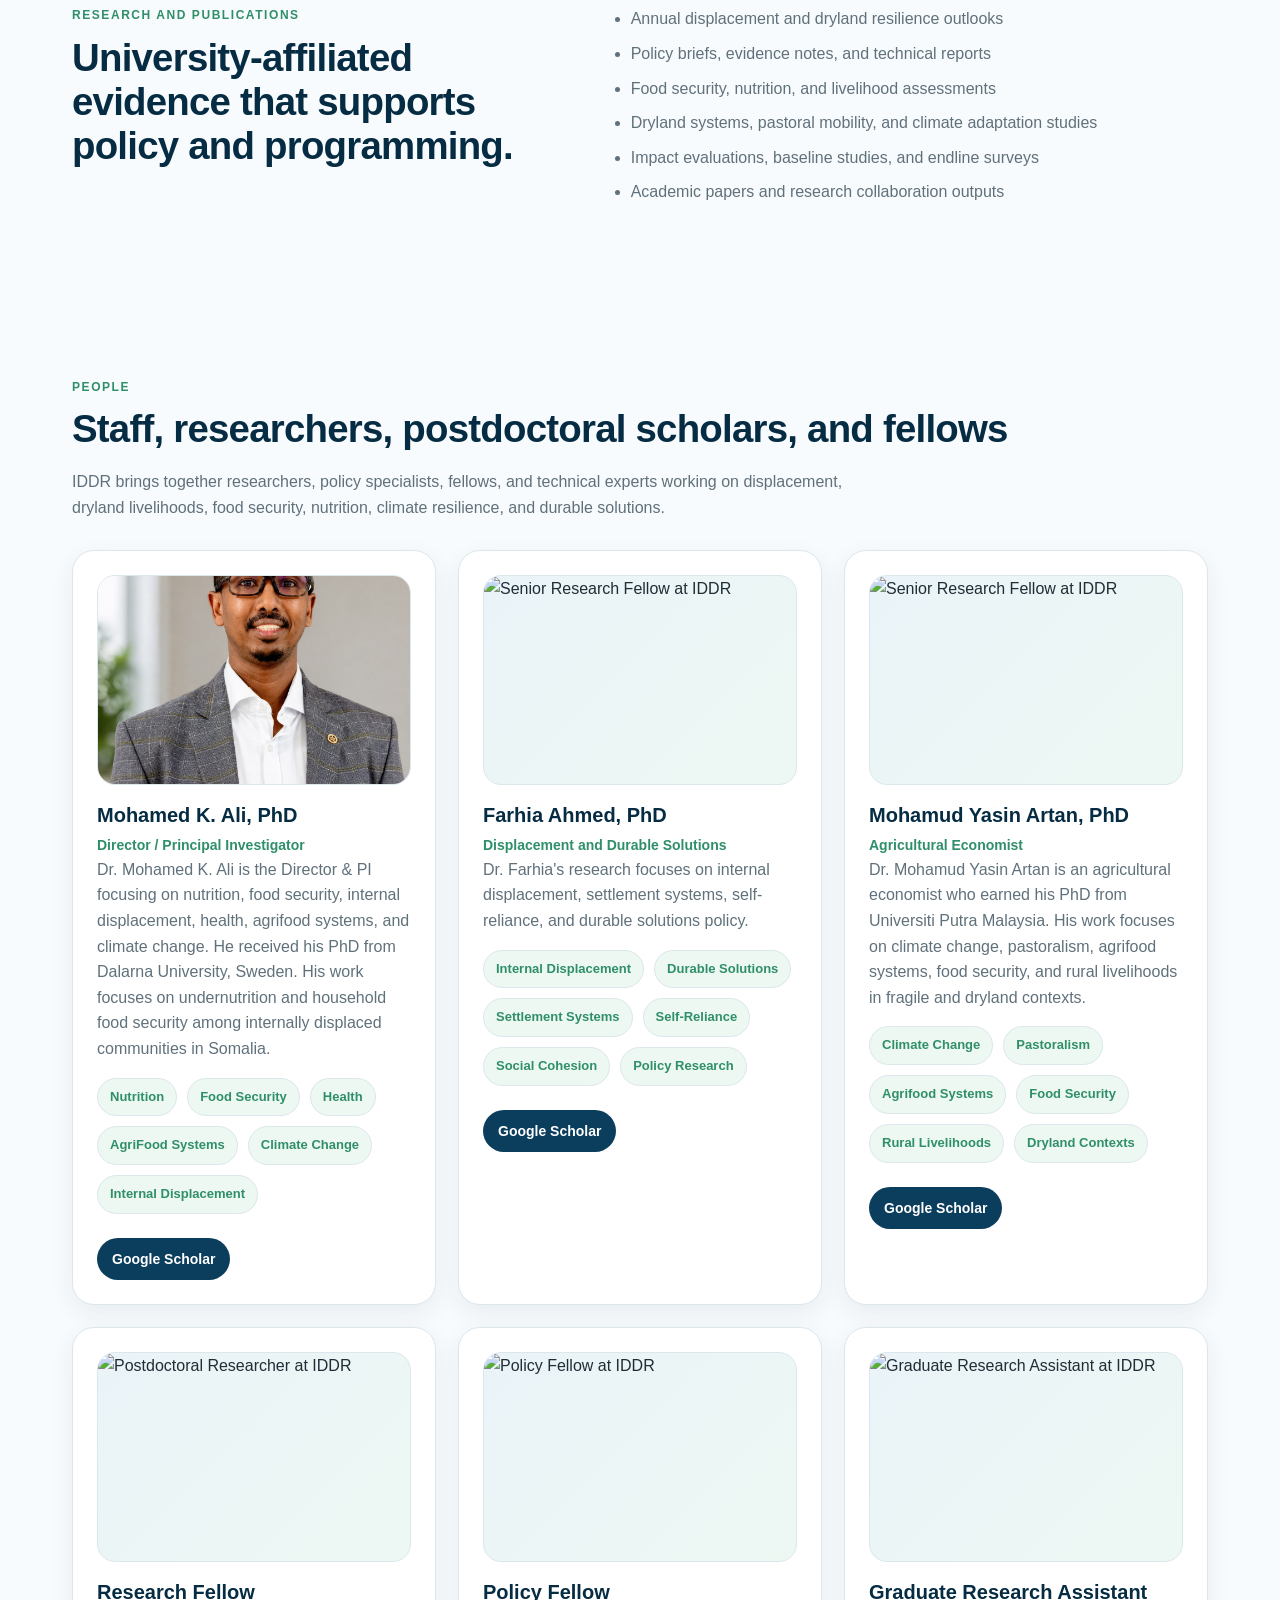
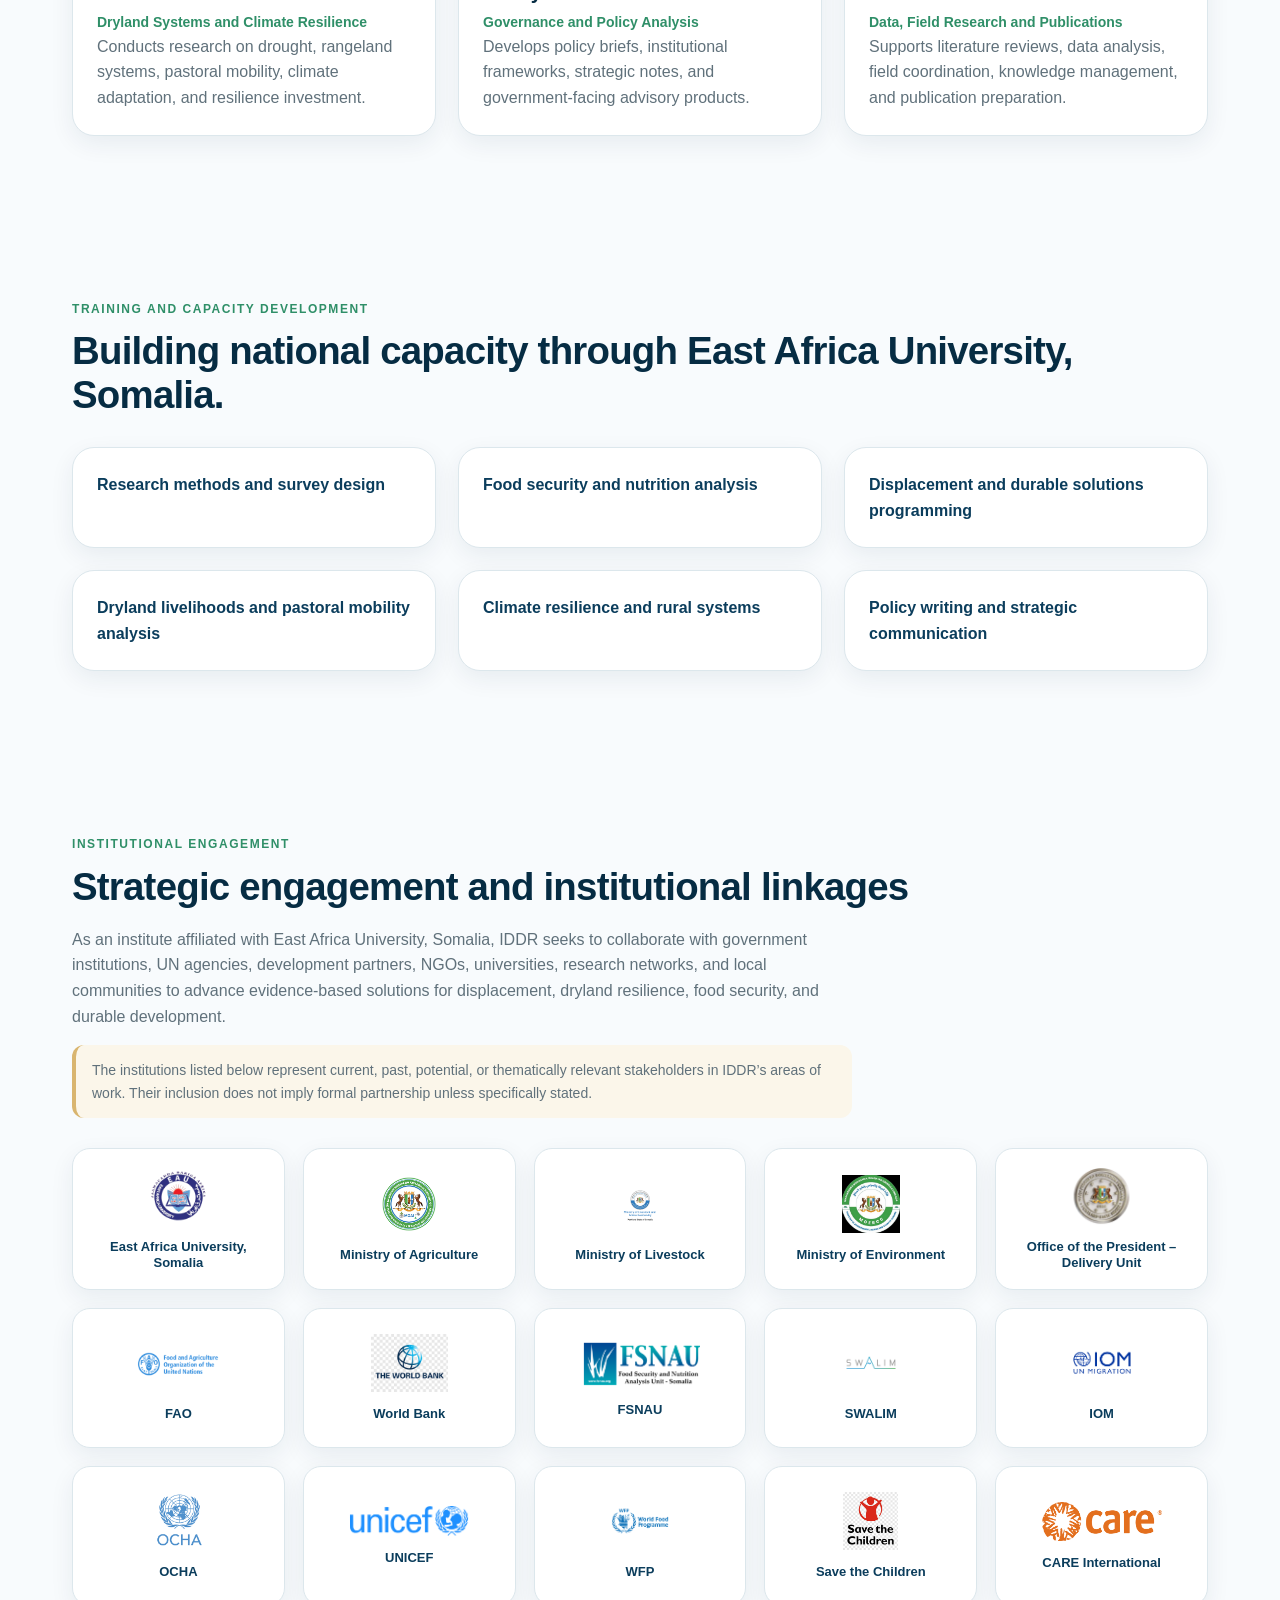
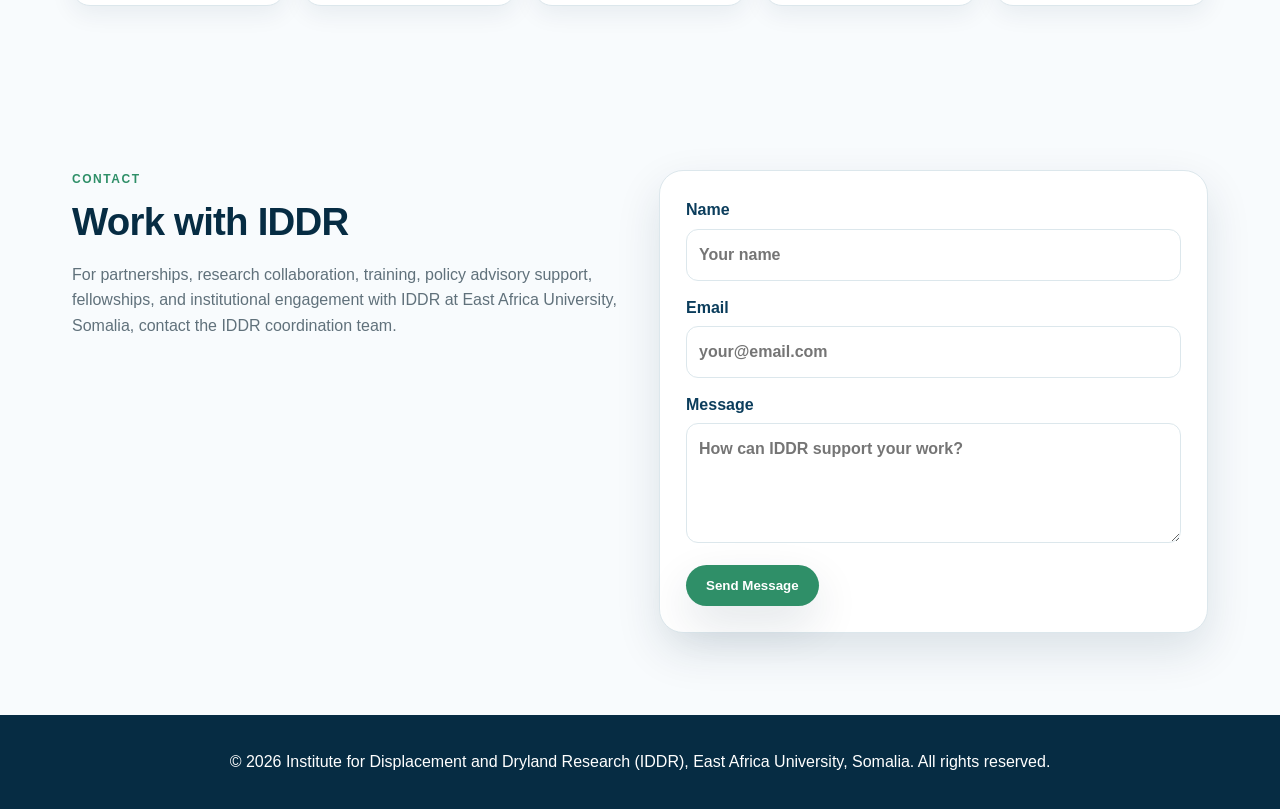
==== commit e7536957: "Update index.html" ====
--- a/index.html
+++ b/index.html
@@ -309,7 +309,7 @@
     </article>
 
     <article class="person-card">
-      <img src="images/staff/research-fellow.jpg" alt="Research Fellow at IDDR" class="person-photo-img" />
+      <img src="images/staff/artan.png" alt="Senior Research Fellow at IDDR" class="person-photo-img" />
 
      <h3>Mohamud Yasin Artan, PhD</h3>
 <p class="person-role">Agricultural Economist</p>
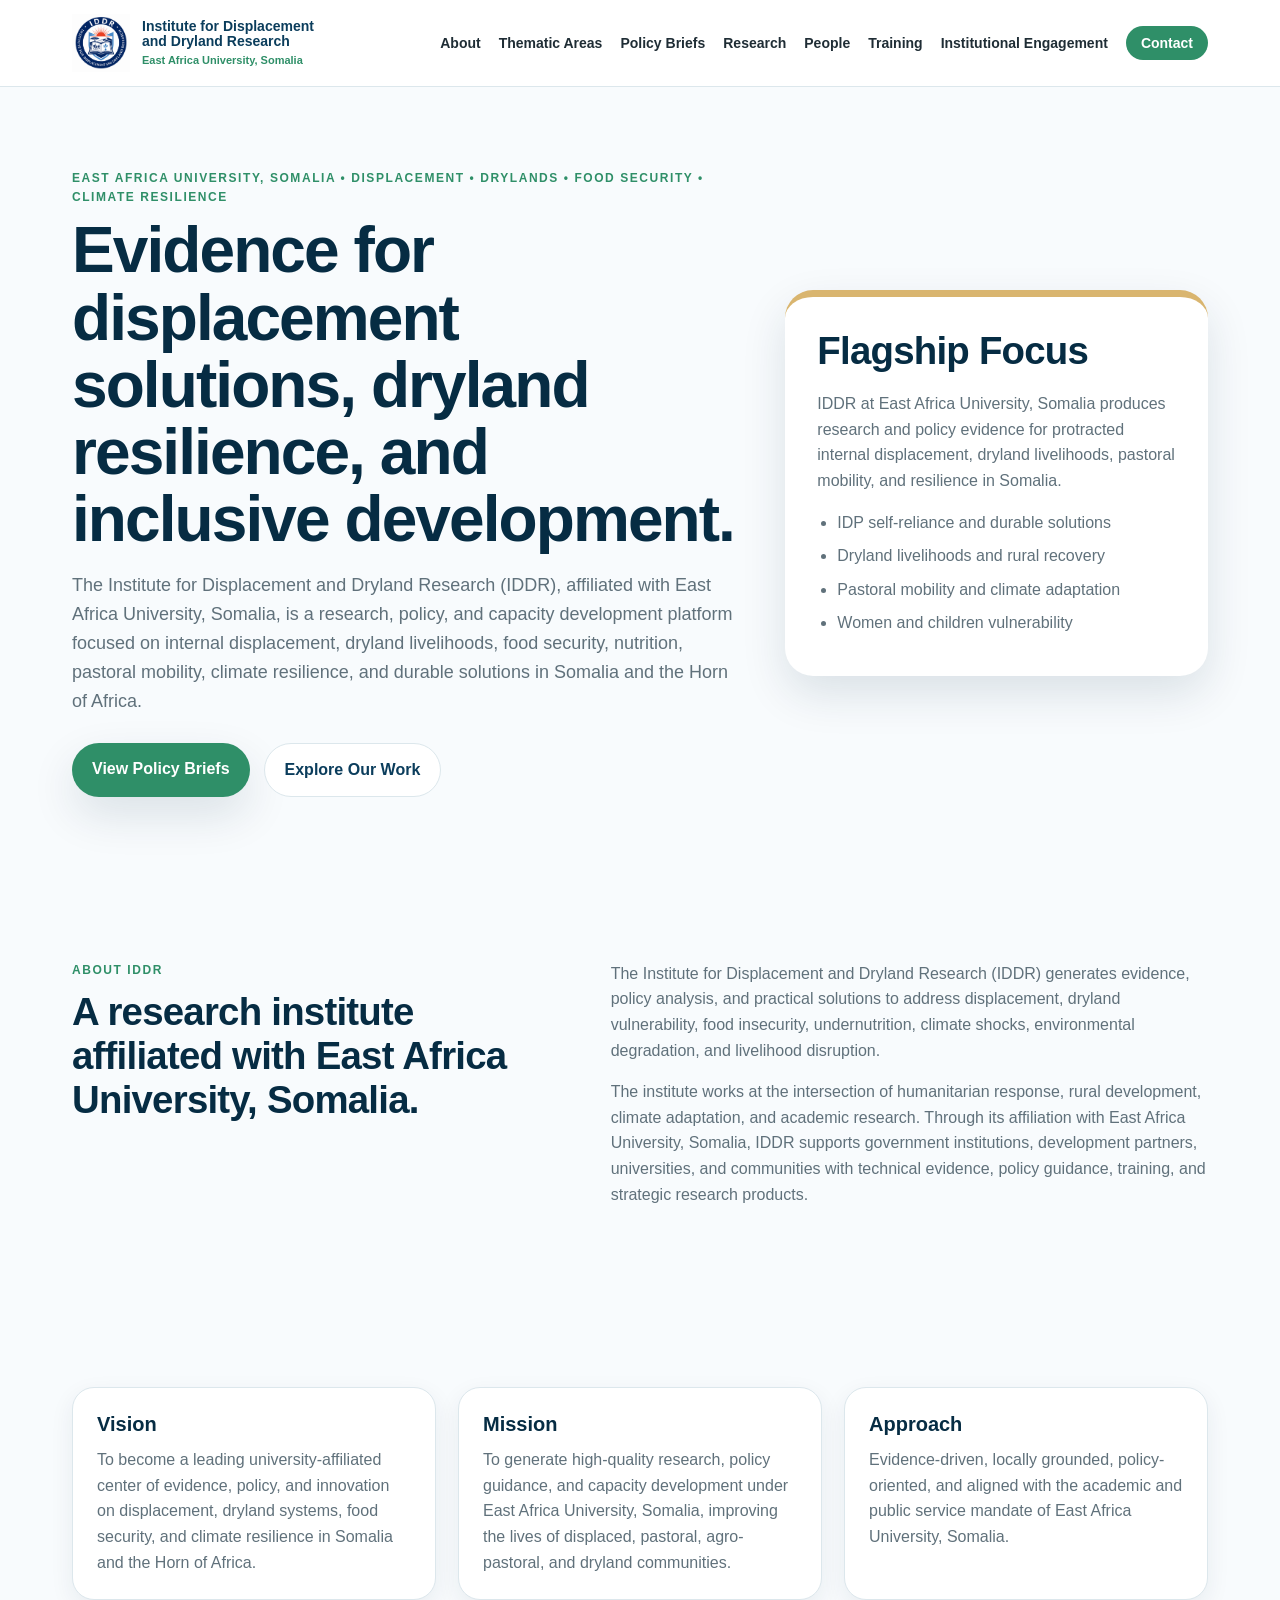
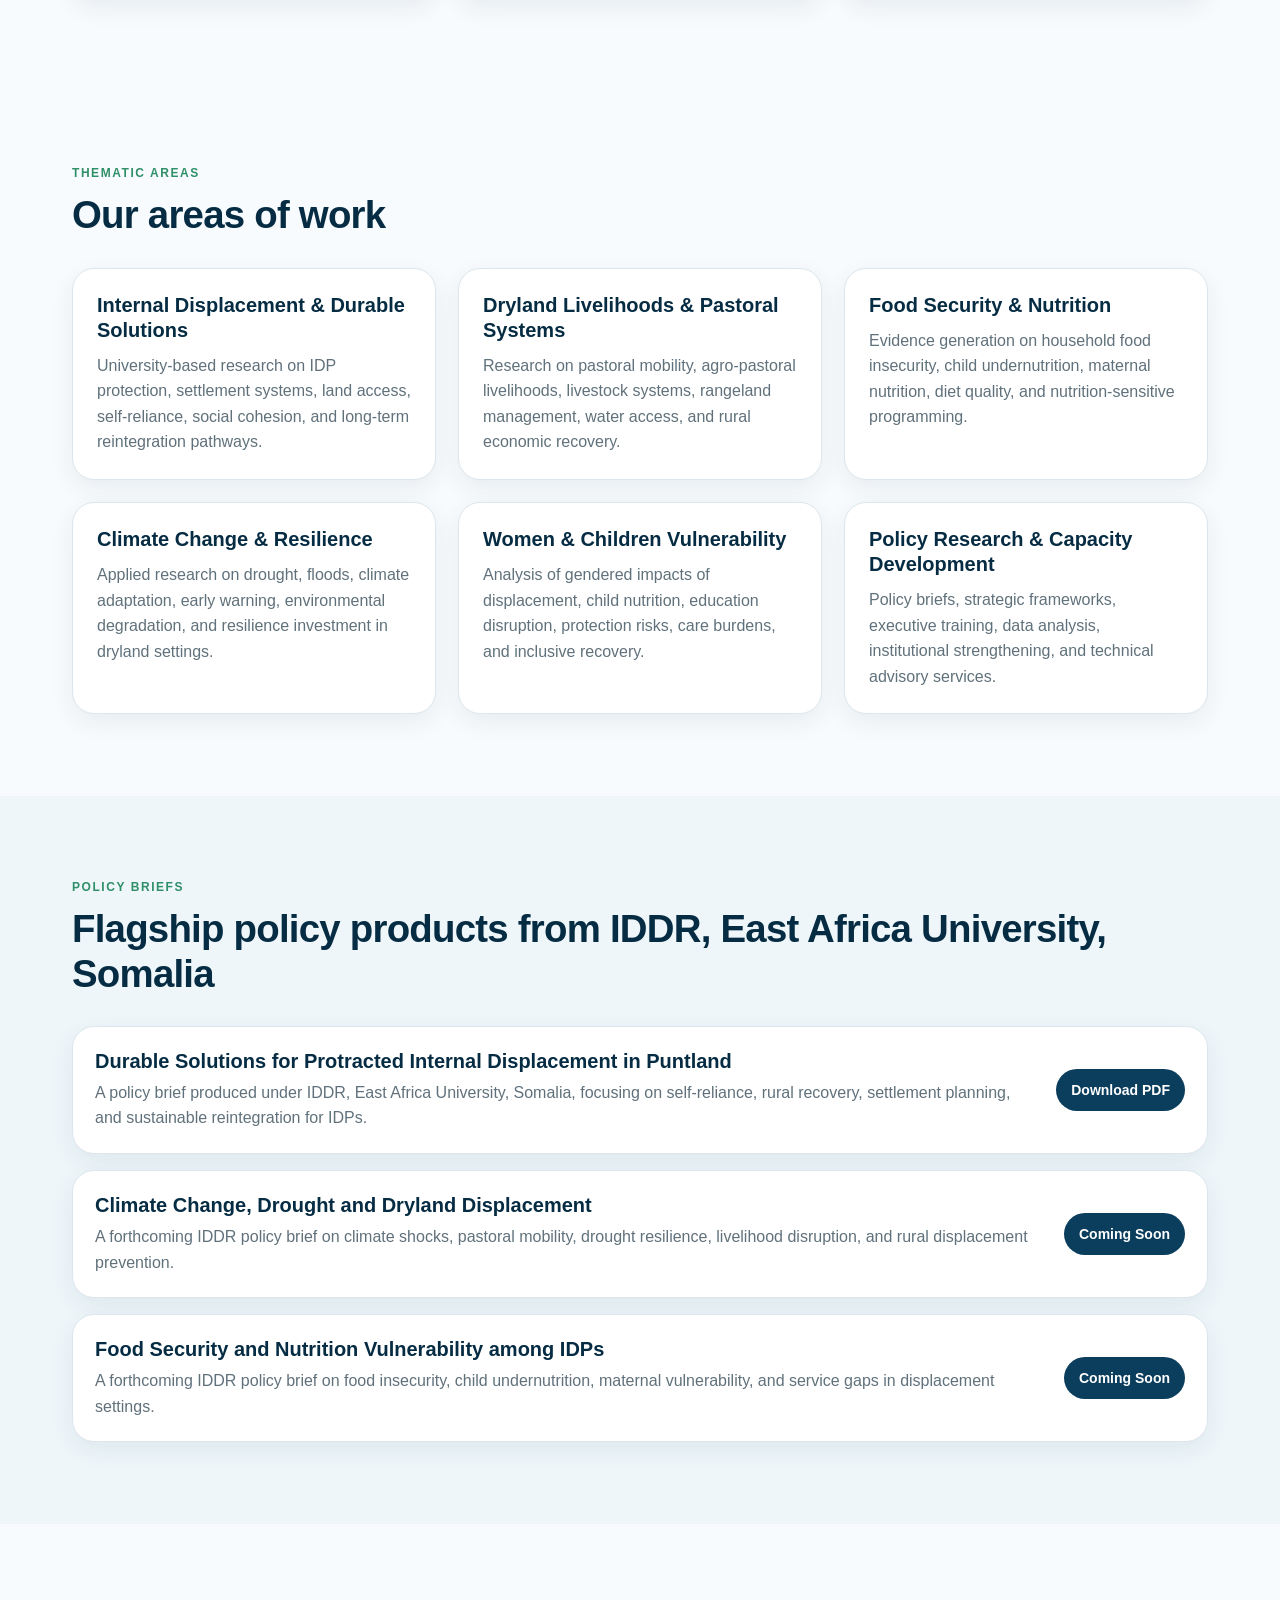
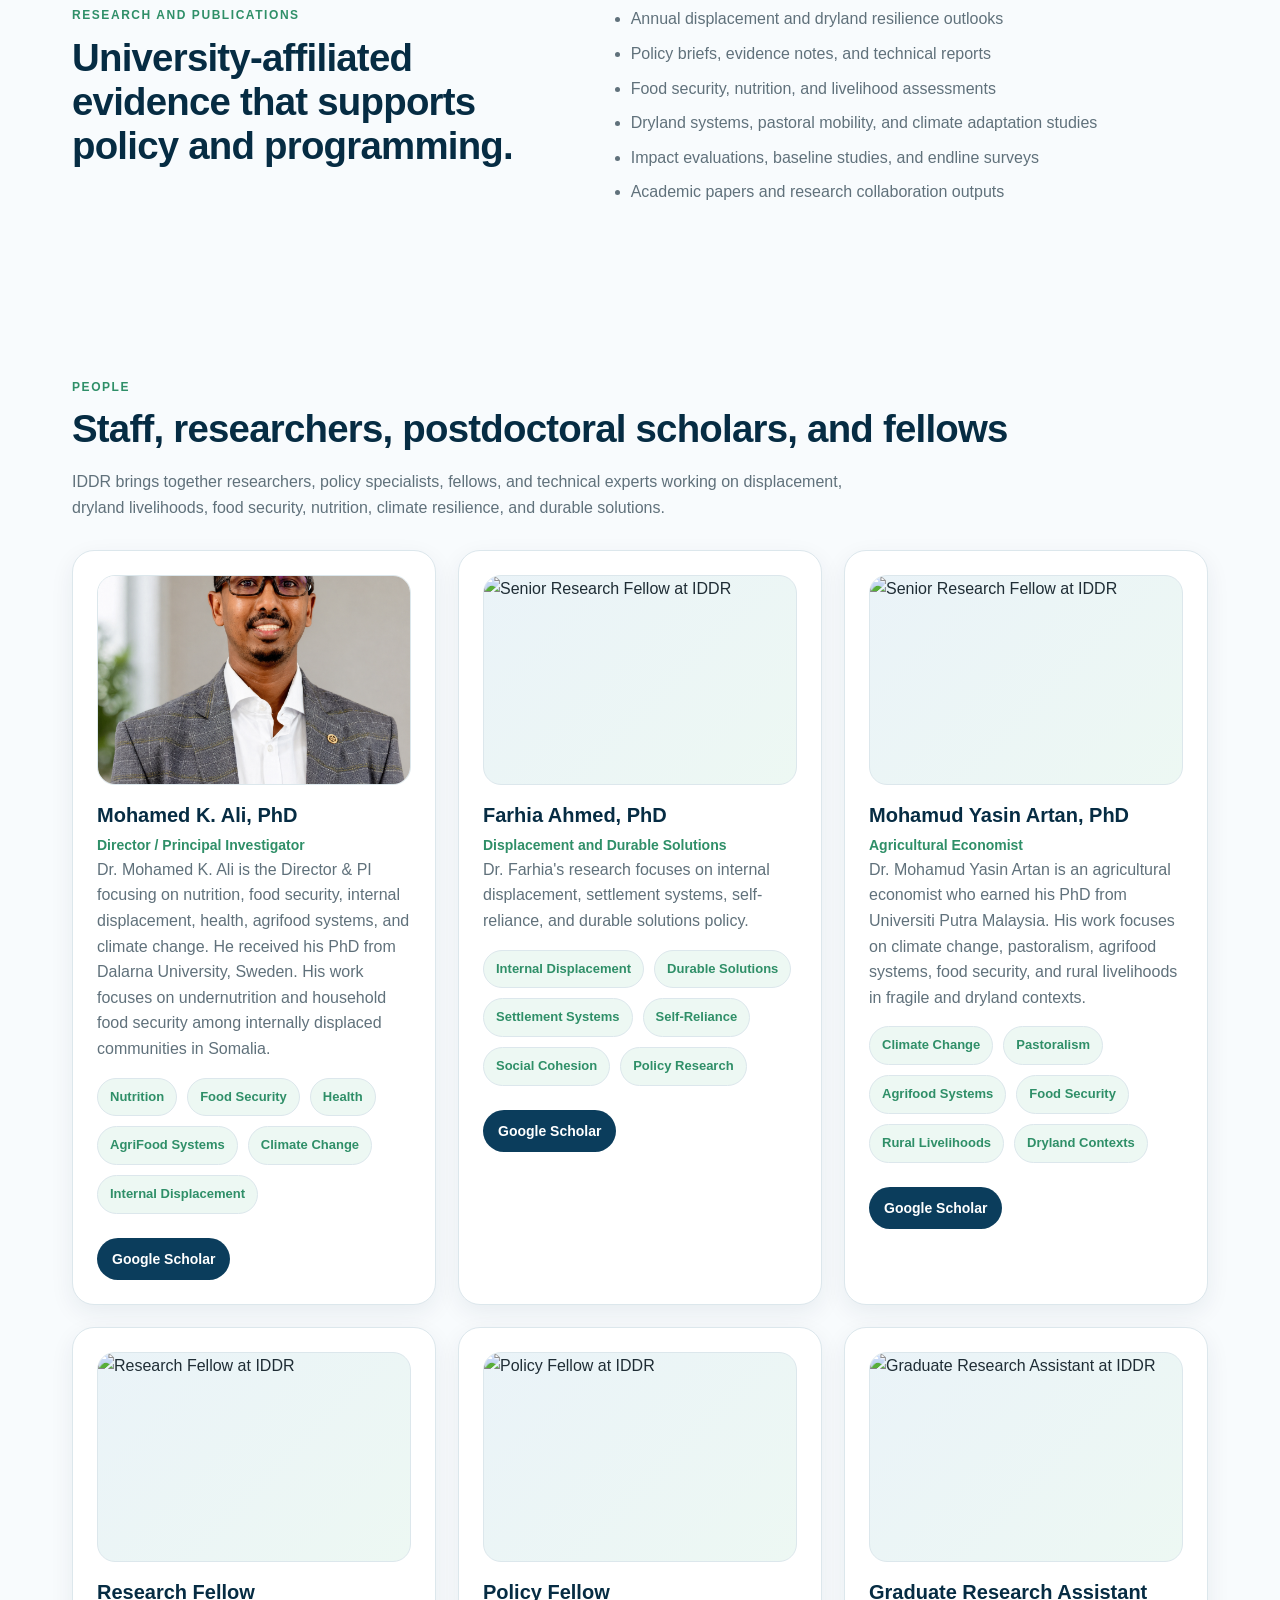
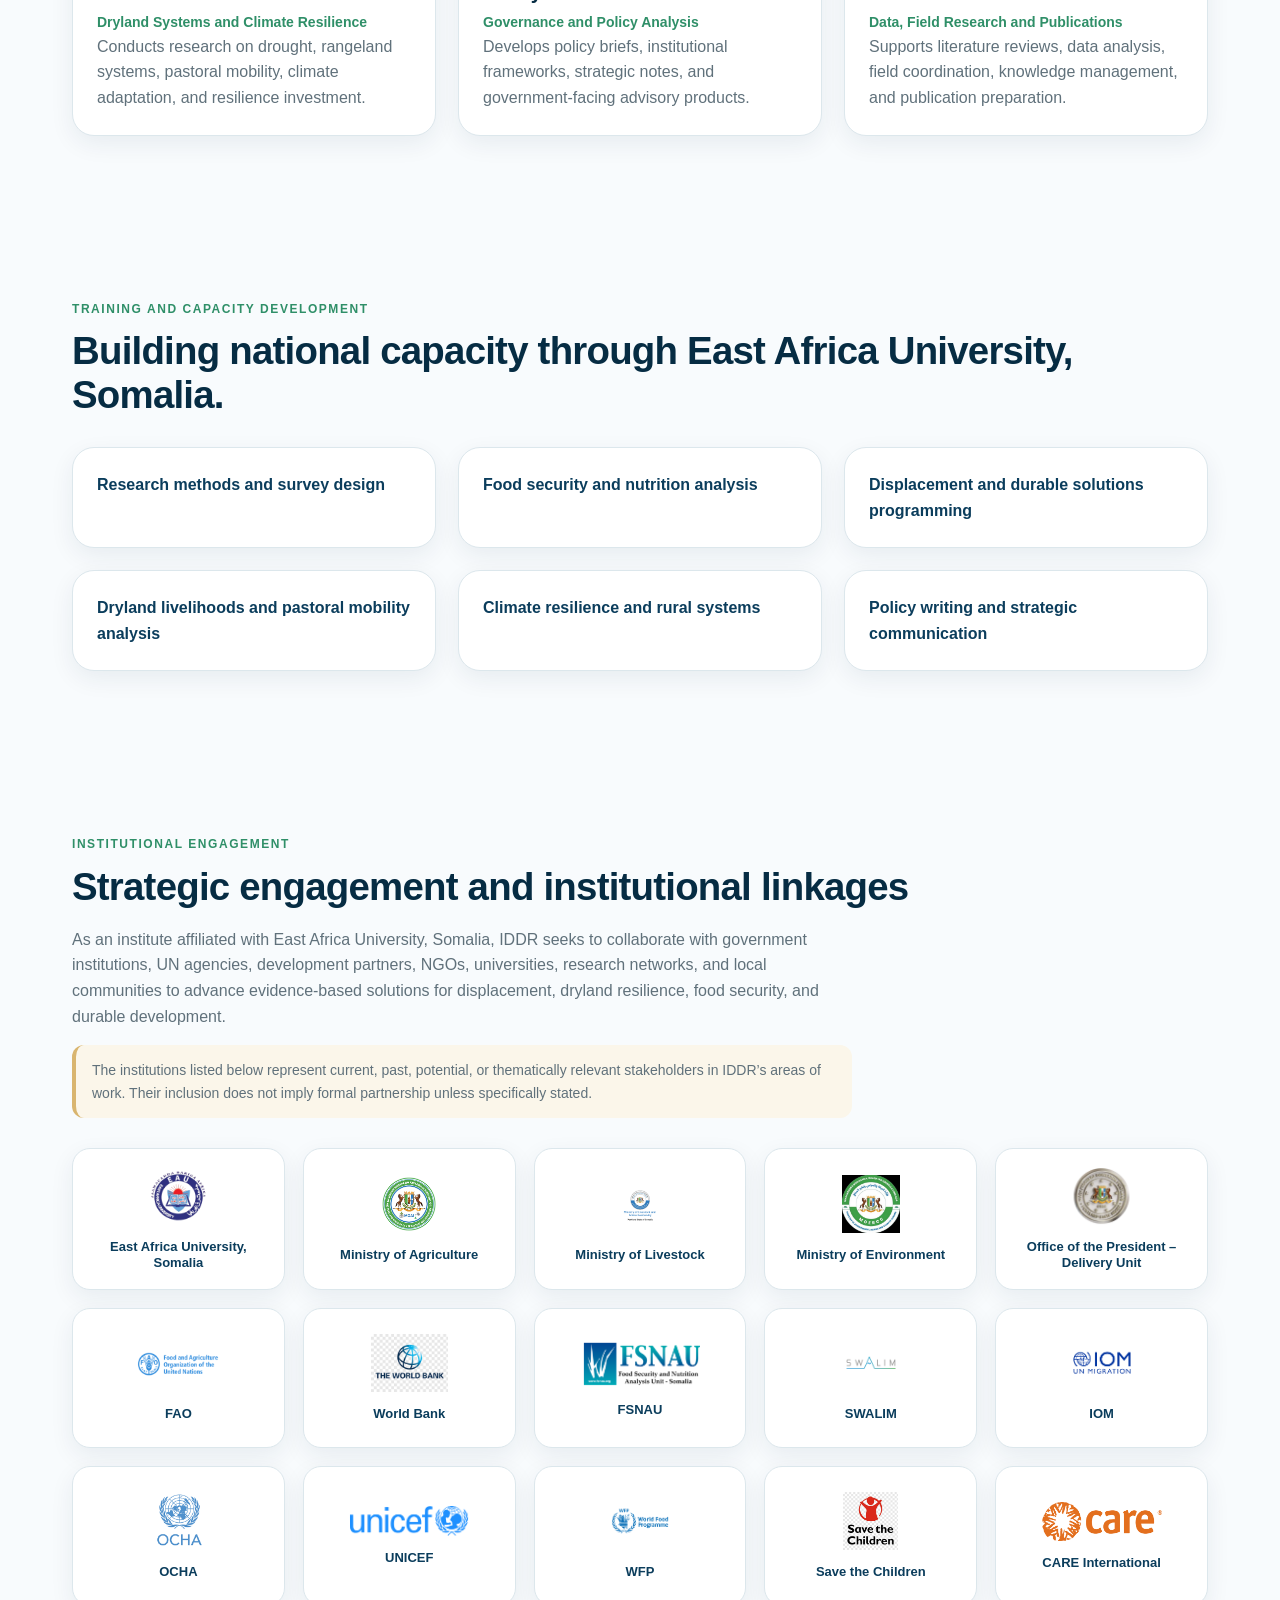
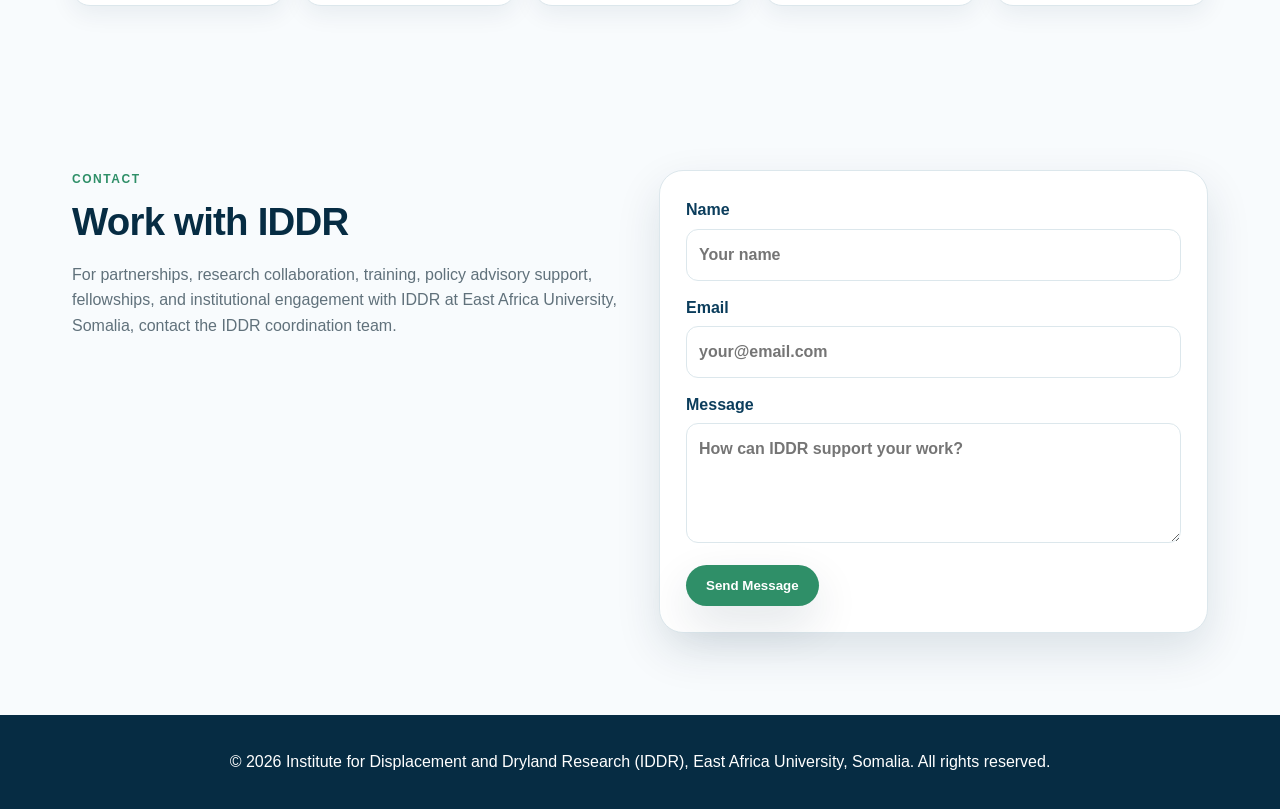
==== commit 3410984d: "Update index.html" ====
--- a/index.html
+++ b/index.html
@@ -334,7 +334,7 @@
     </article>
 
     <article class="person-card">
-      <img src="images/staff/postdoctoral-researcher.jpg" alt="Postdoctoral Researcher at IDDR" class="person-photo-img" />
+      <img src="images/staff/ResearchFellow.jpg" alt="Research Fellow at IDDR" class="person-photo-img" />
 
       <h3>Research Fellow</h3>
       <p class="person-role">Dryland Systems and Climate Resilience</p>
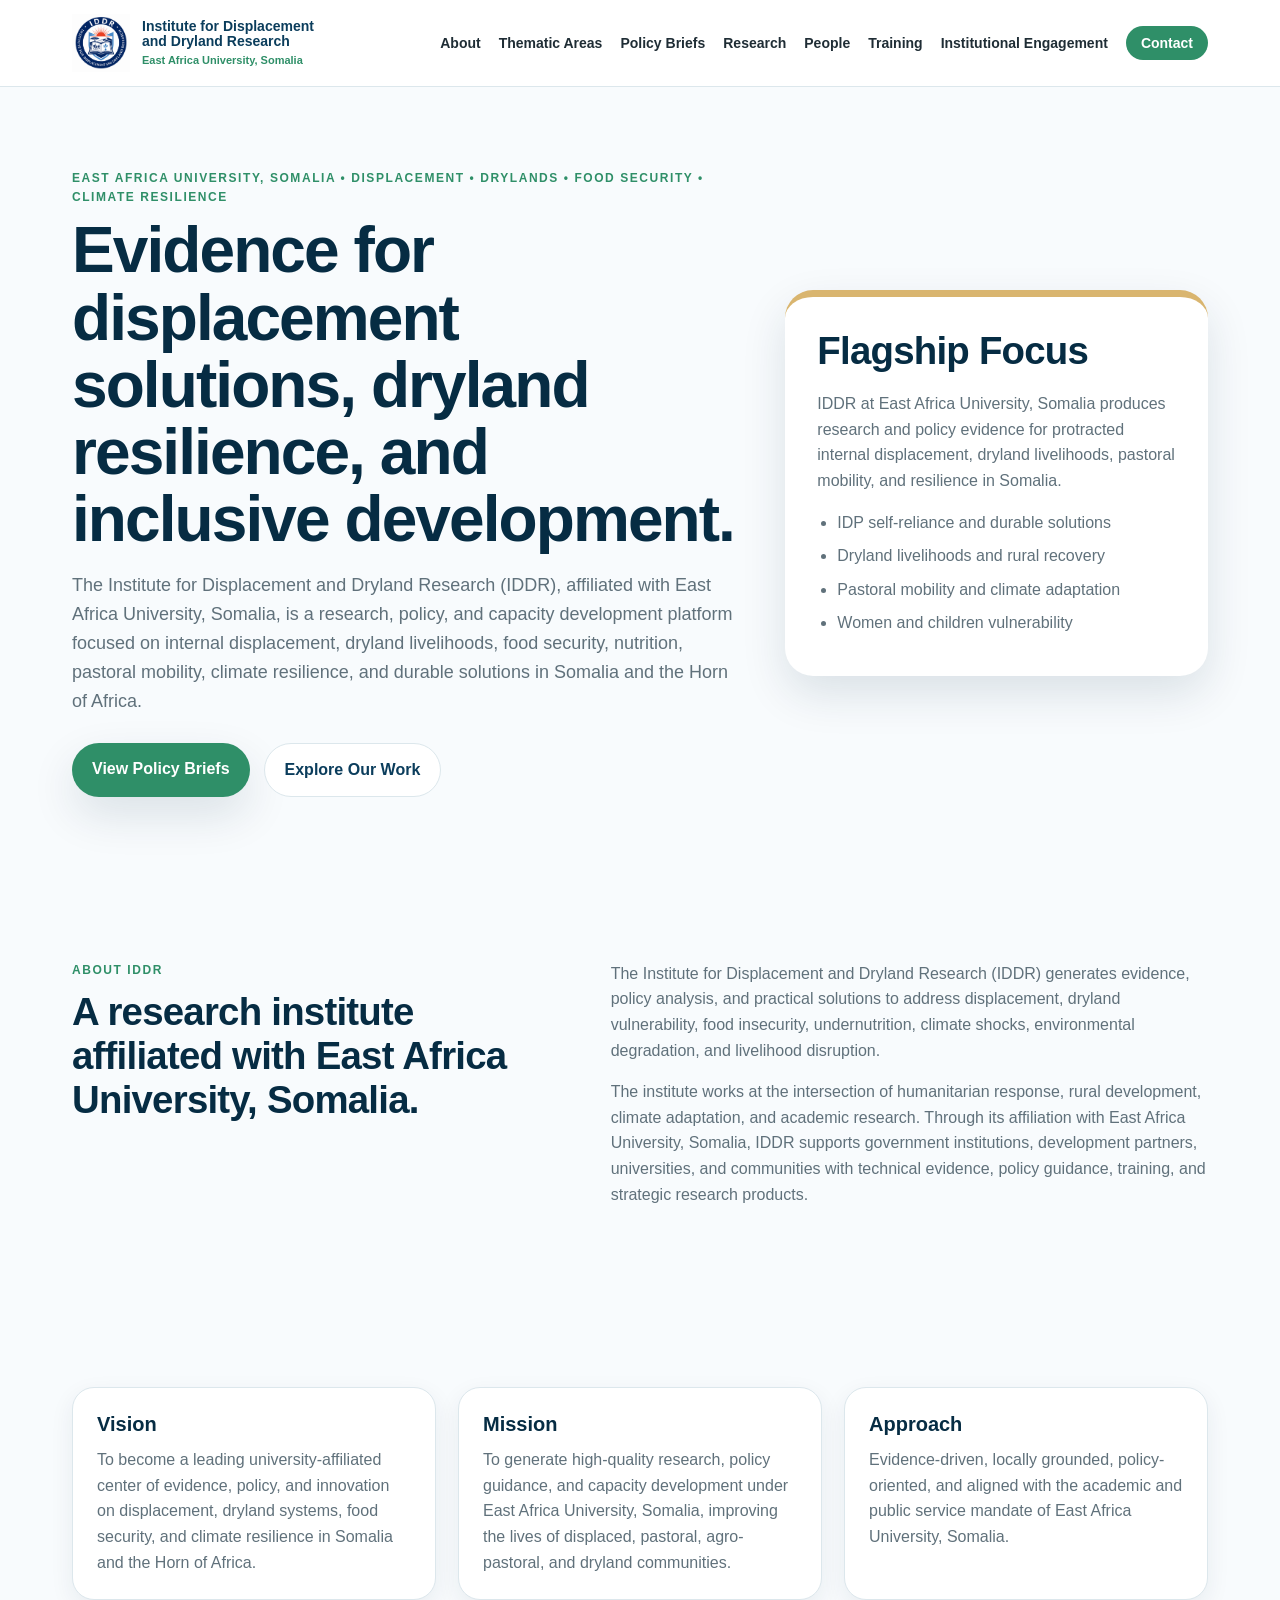
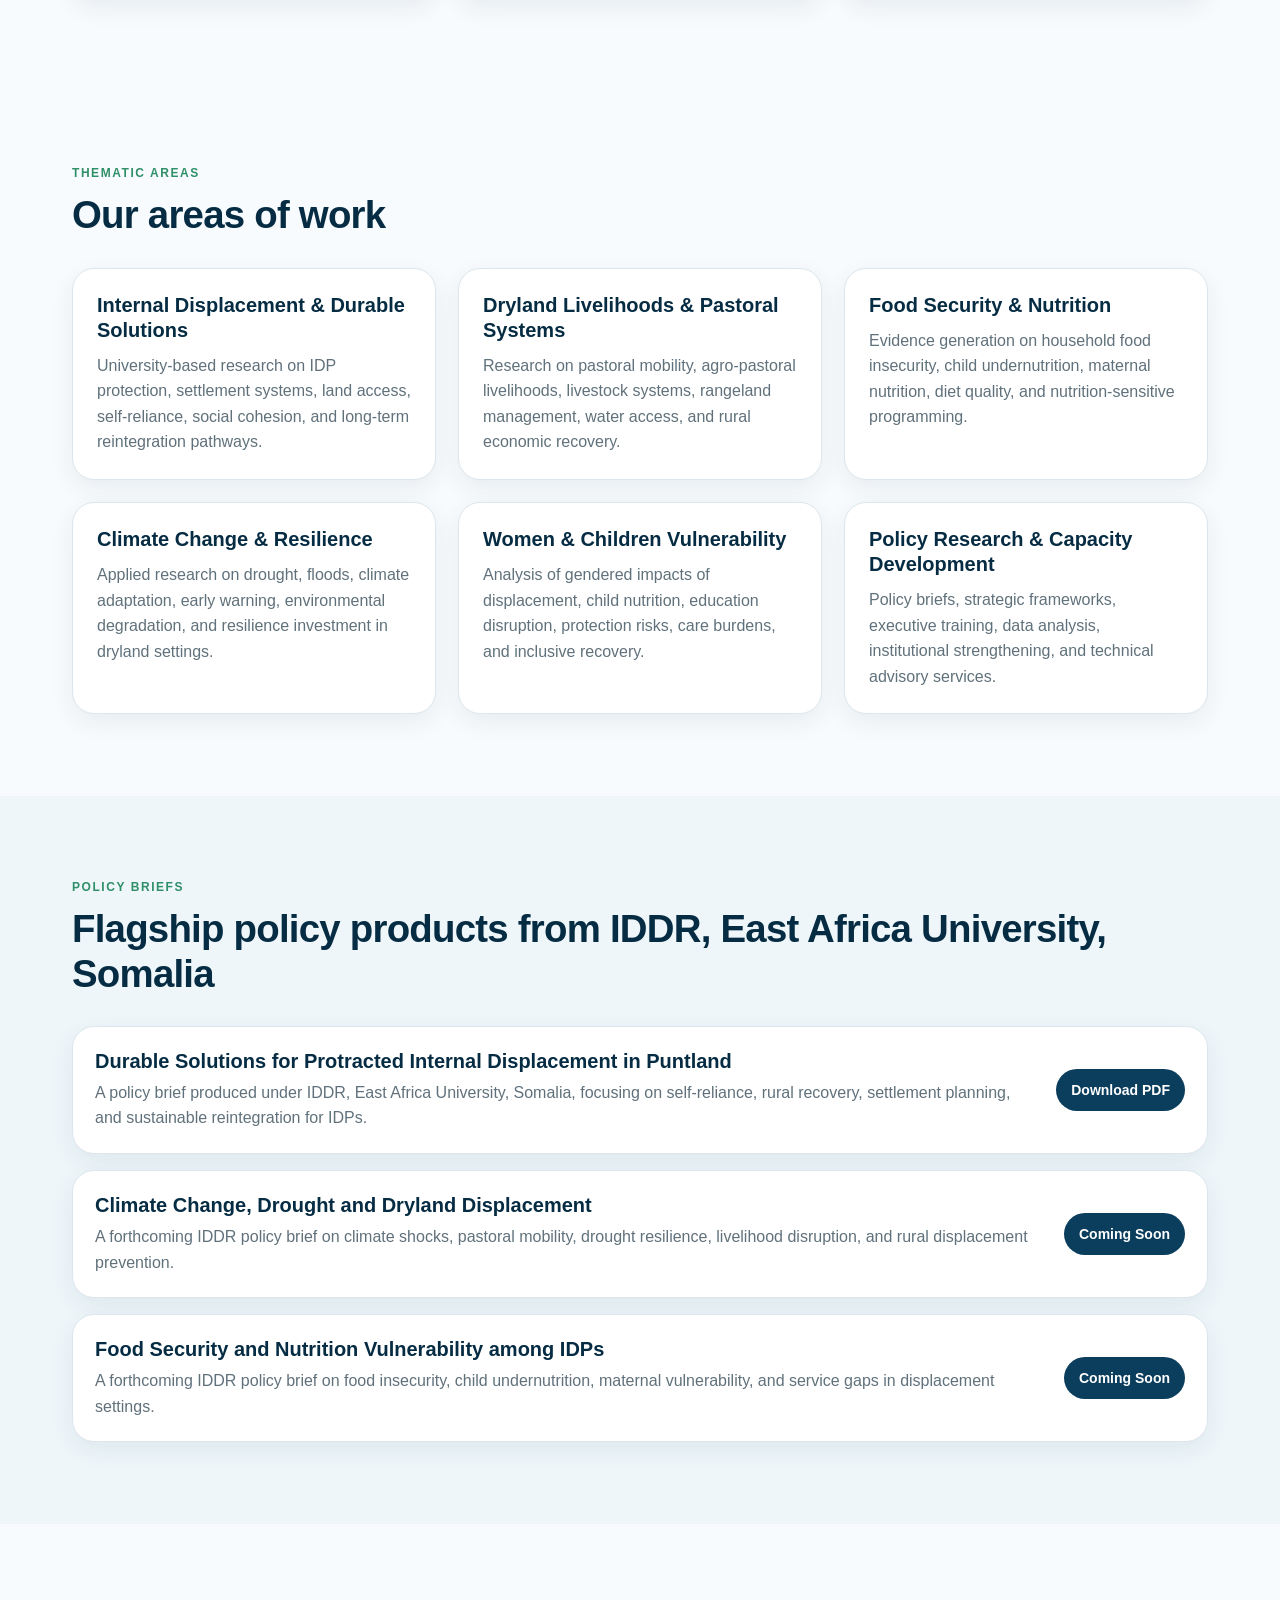
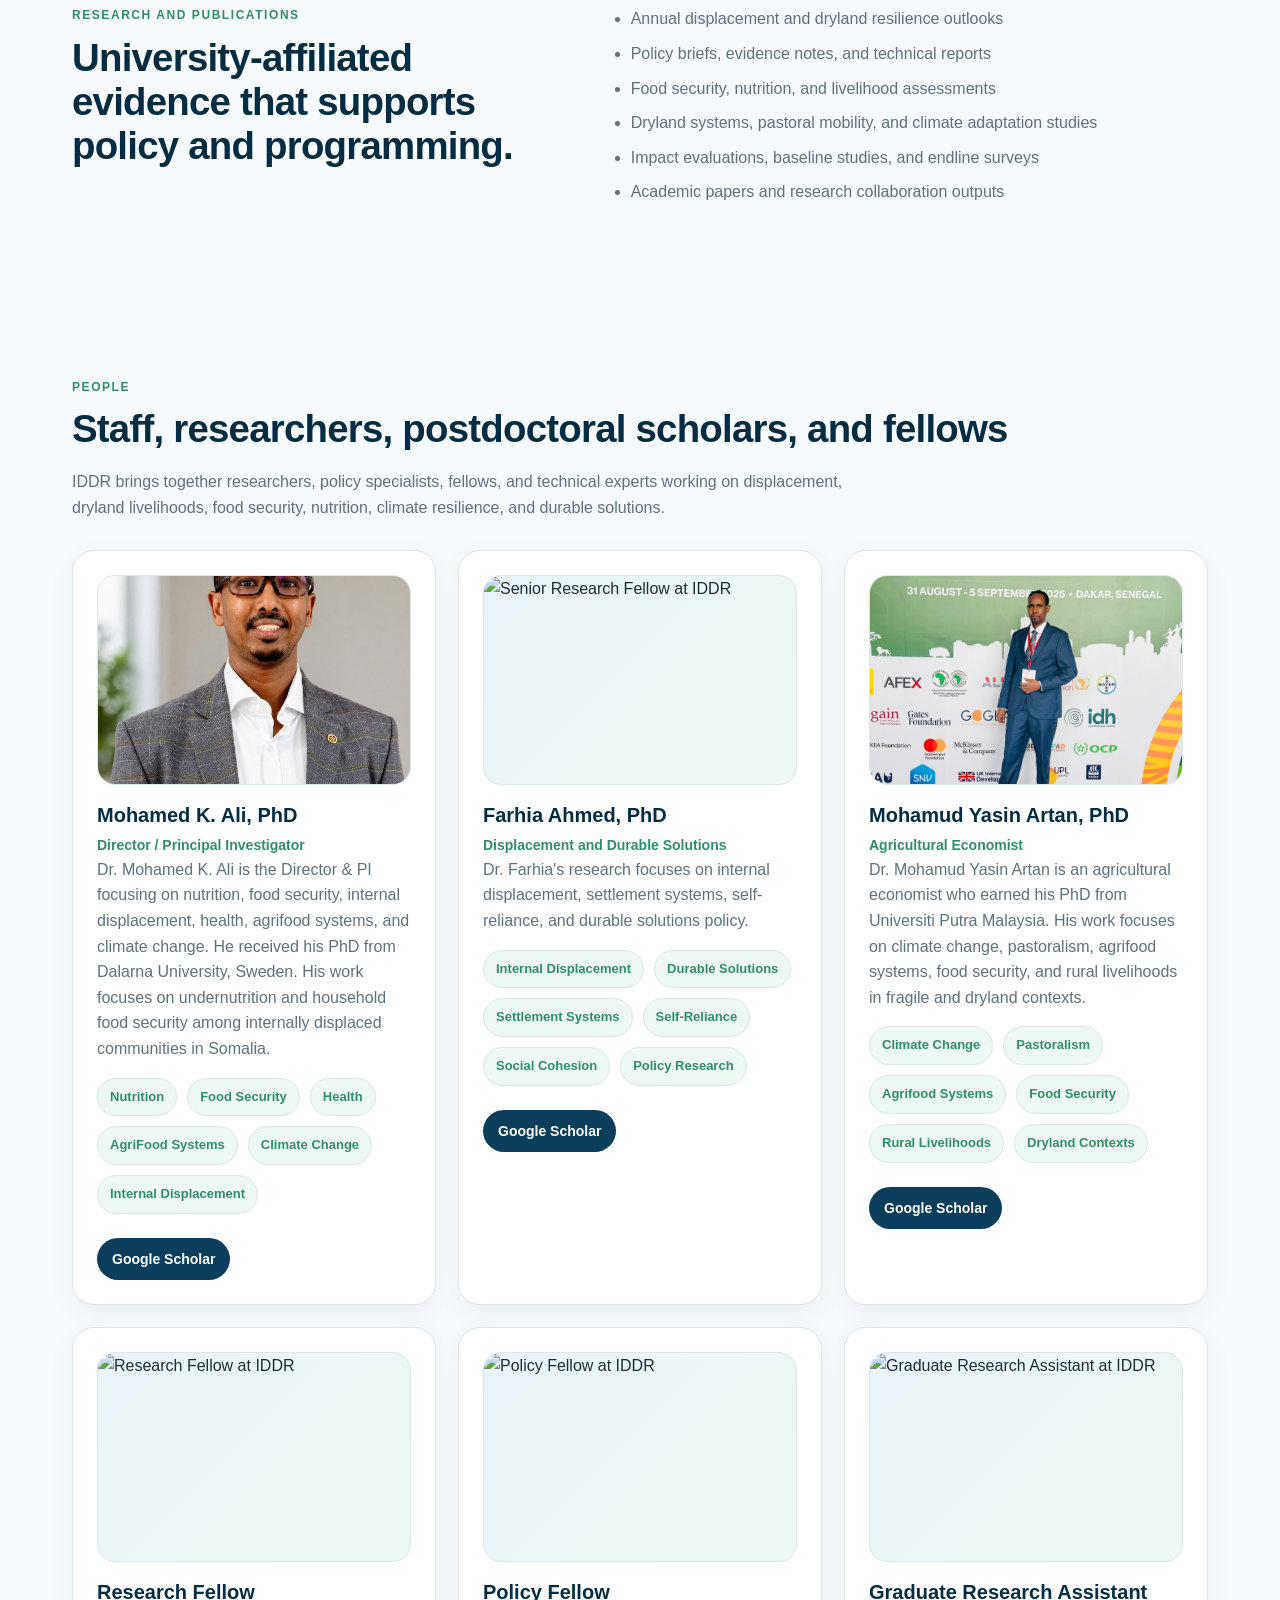
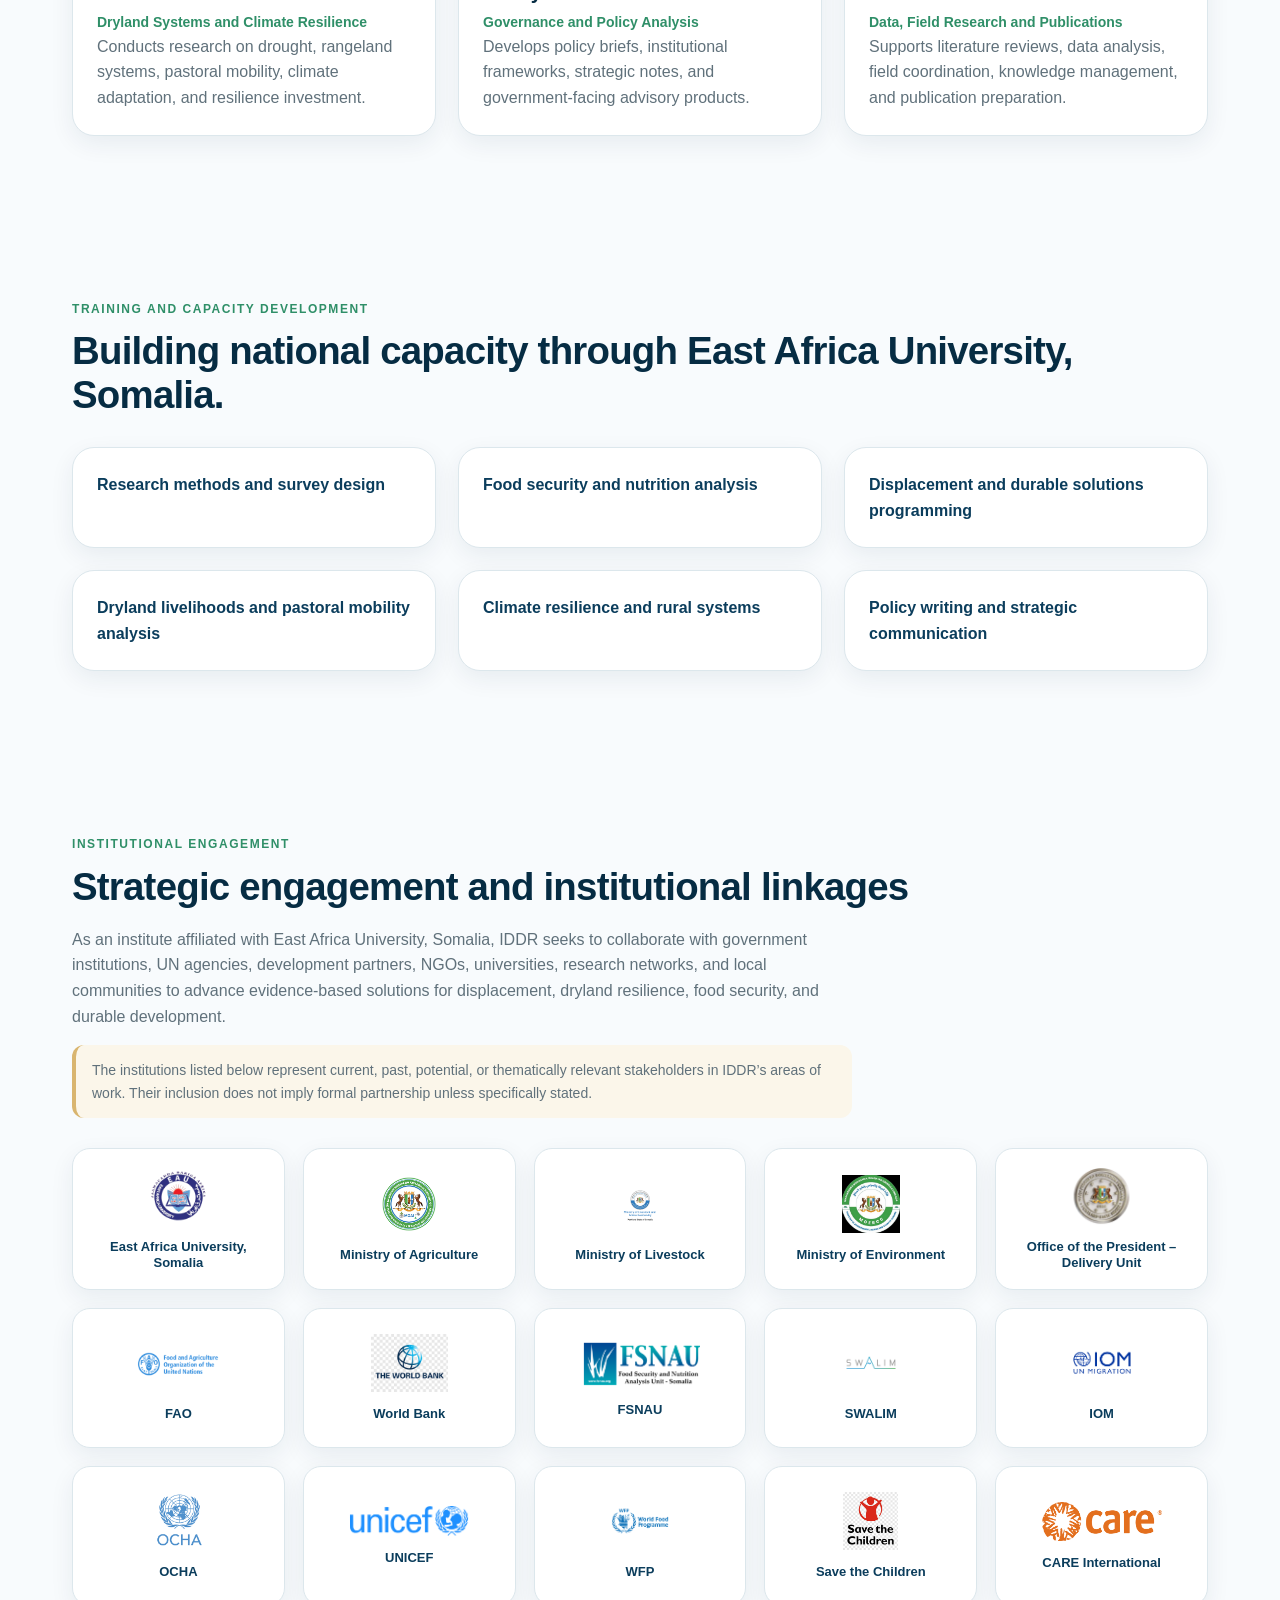
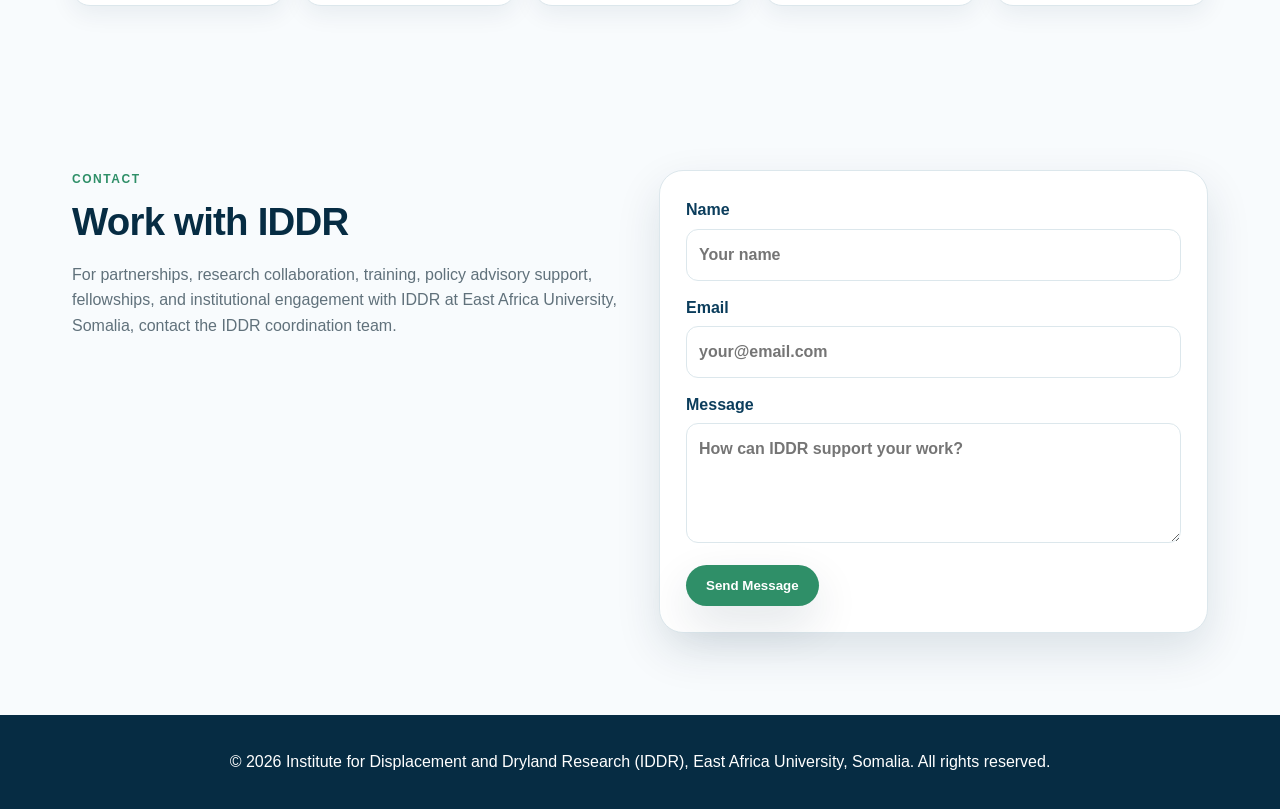
==== commit e3244a9a: "Update index.html" ====
--- a/index.html
+++ b/index.html
@@ -309,7 +309,7 @@
     </article>
 
     <article class="person-card">
-      <img src="images/staff/artan.png" alt="Senior Research Fellow at IDDR" class="person-photo-img" />
+      <img src="images/staff/artan.jpg" alt="Senior Research Fellow at IDDR" class="person-photo-img" />
 
      <h3>Mohamud Yasin Artan, PhD</h3>
 <p class="person-role">Agricultural Economist</p>
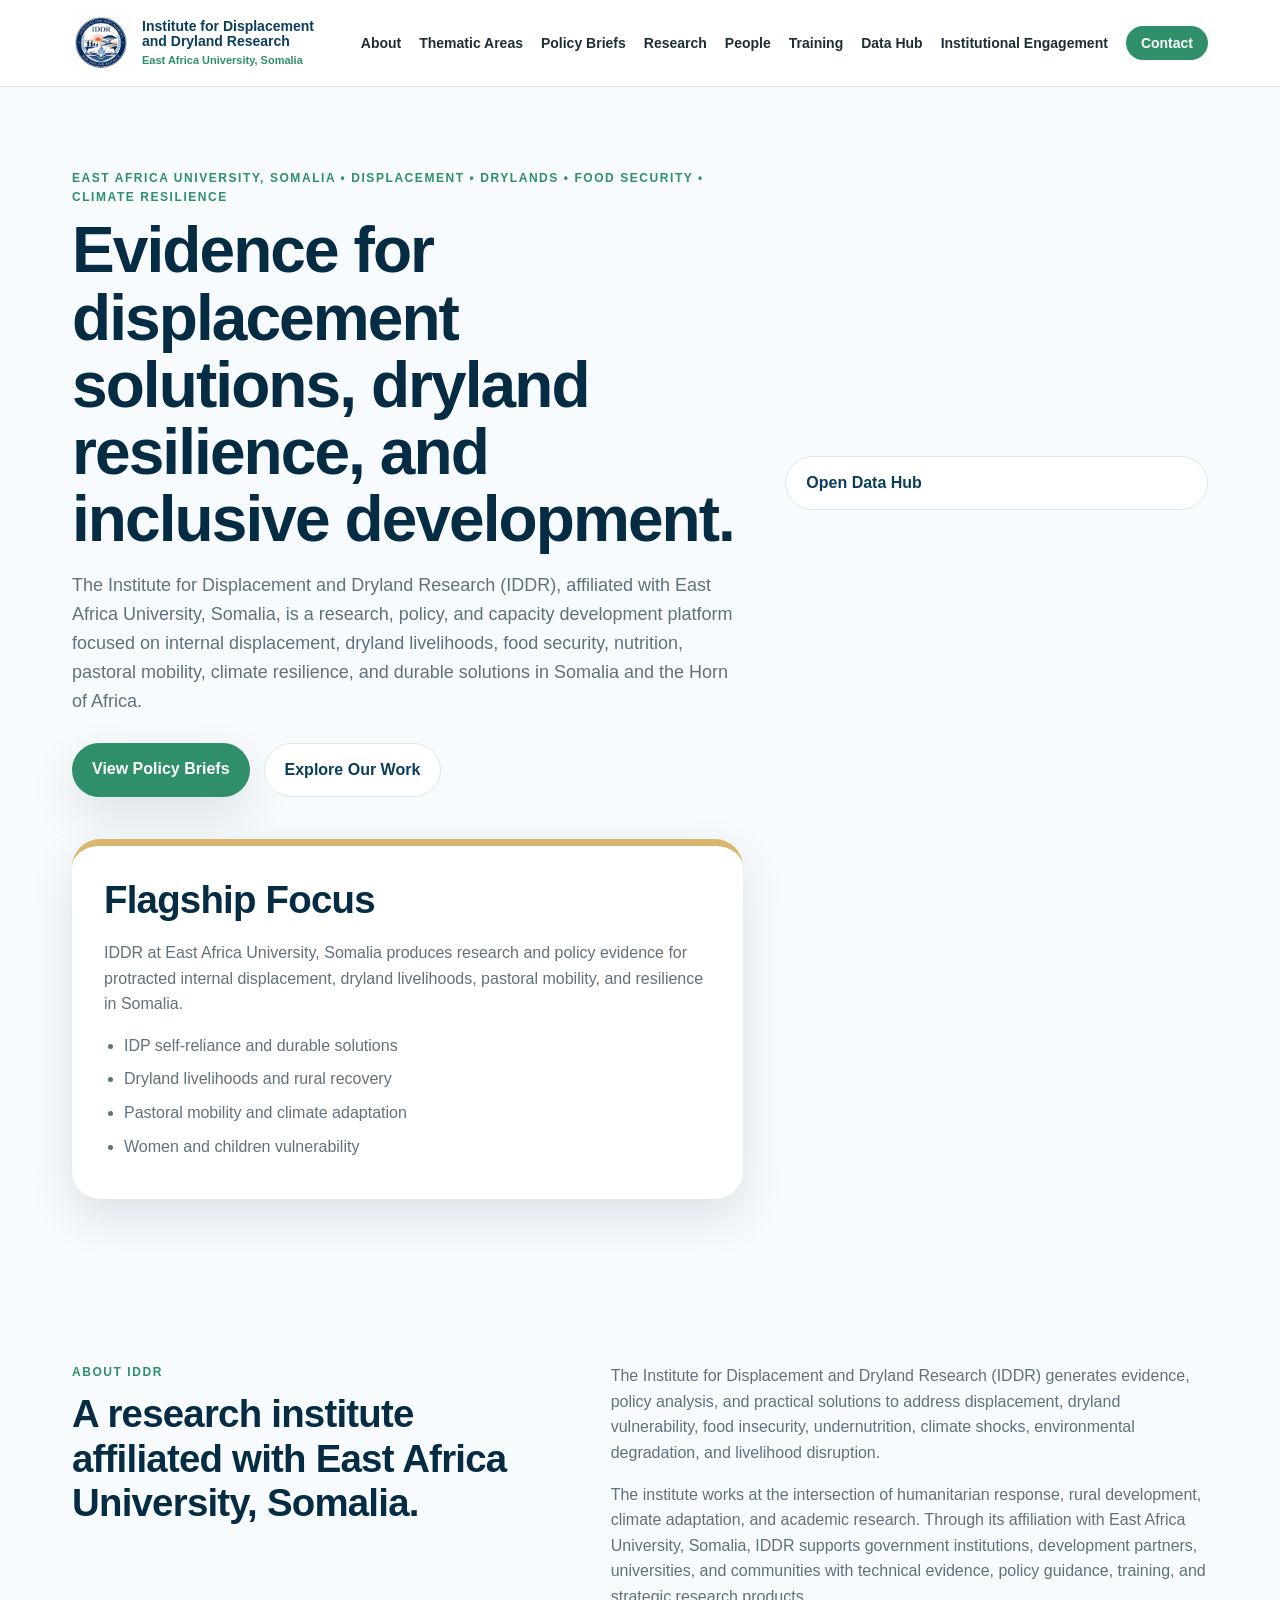
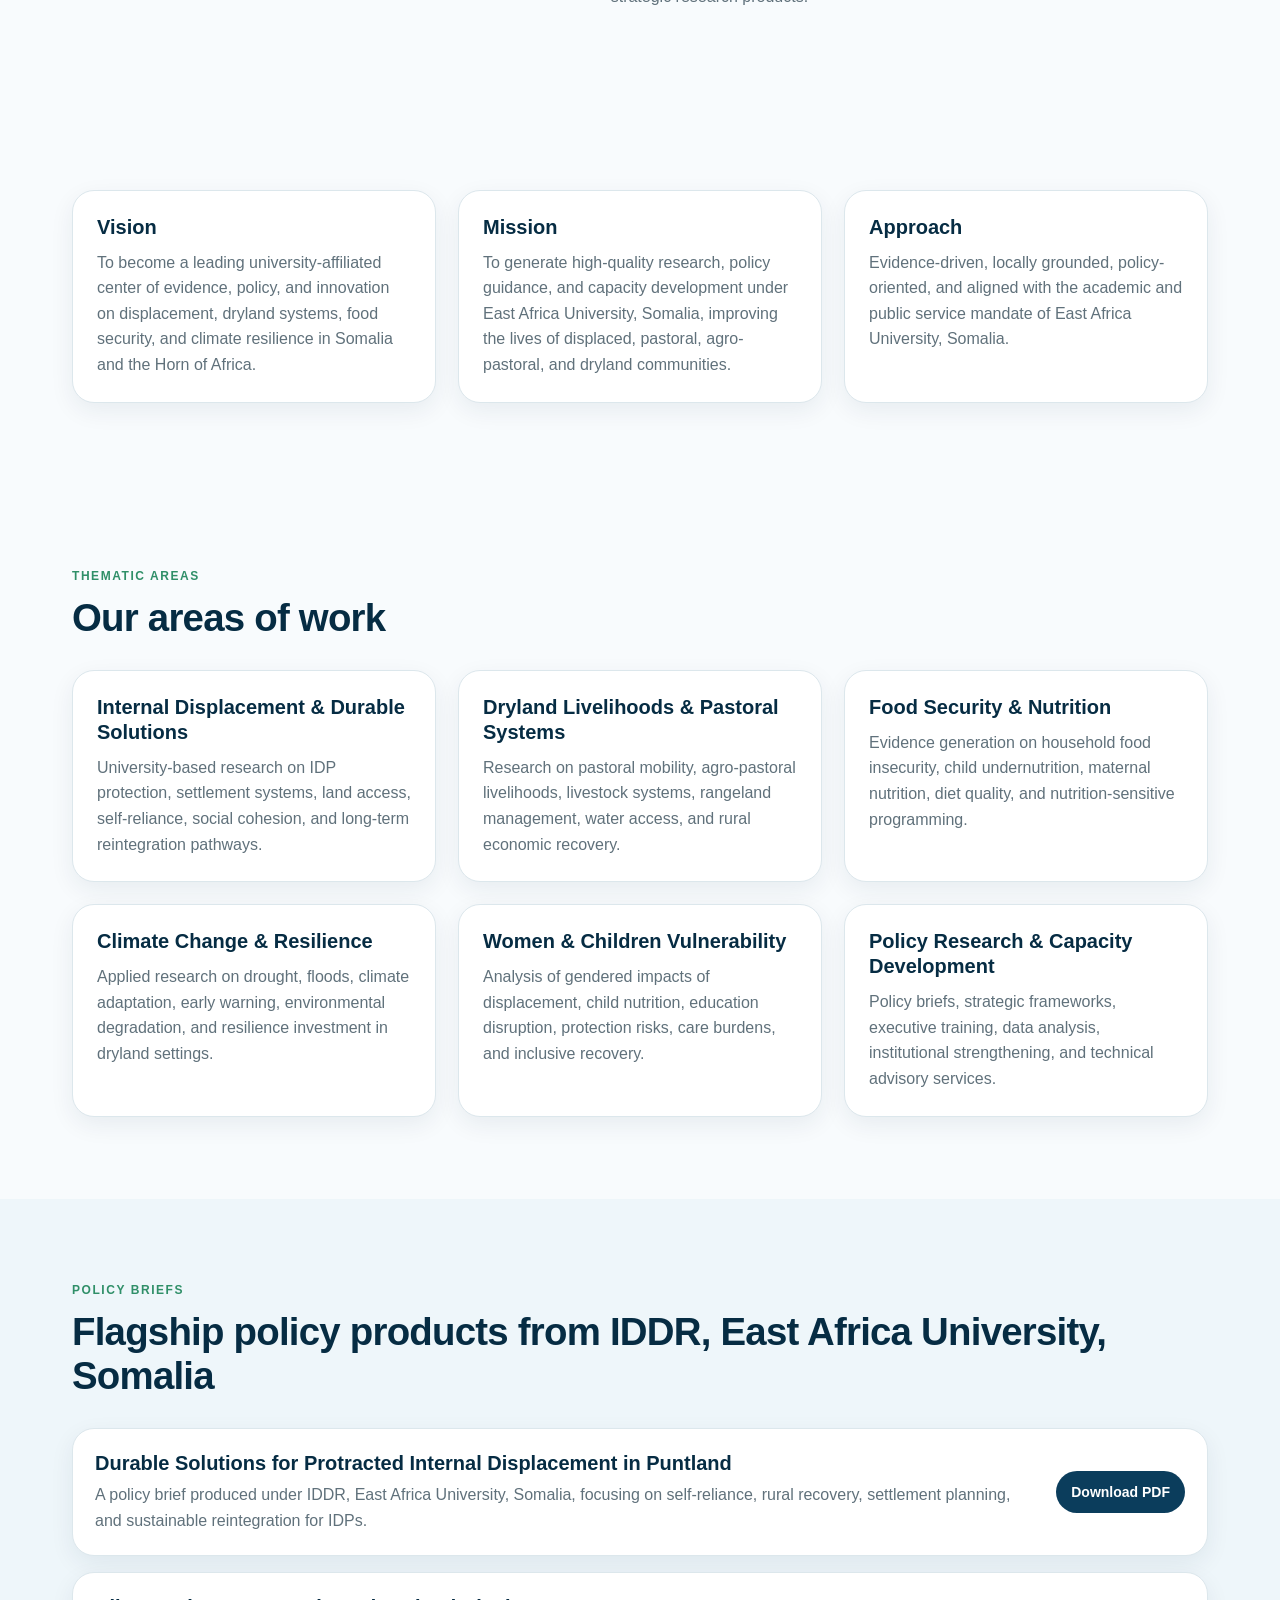
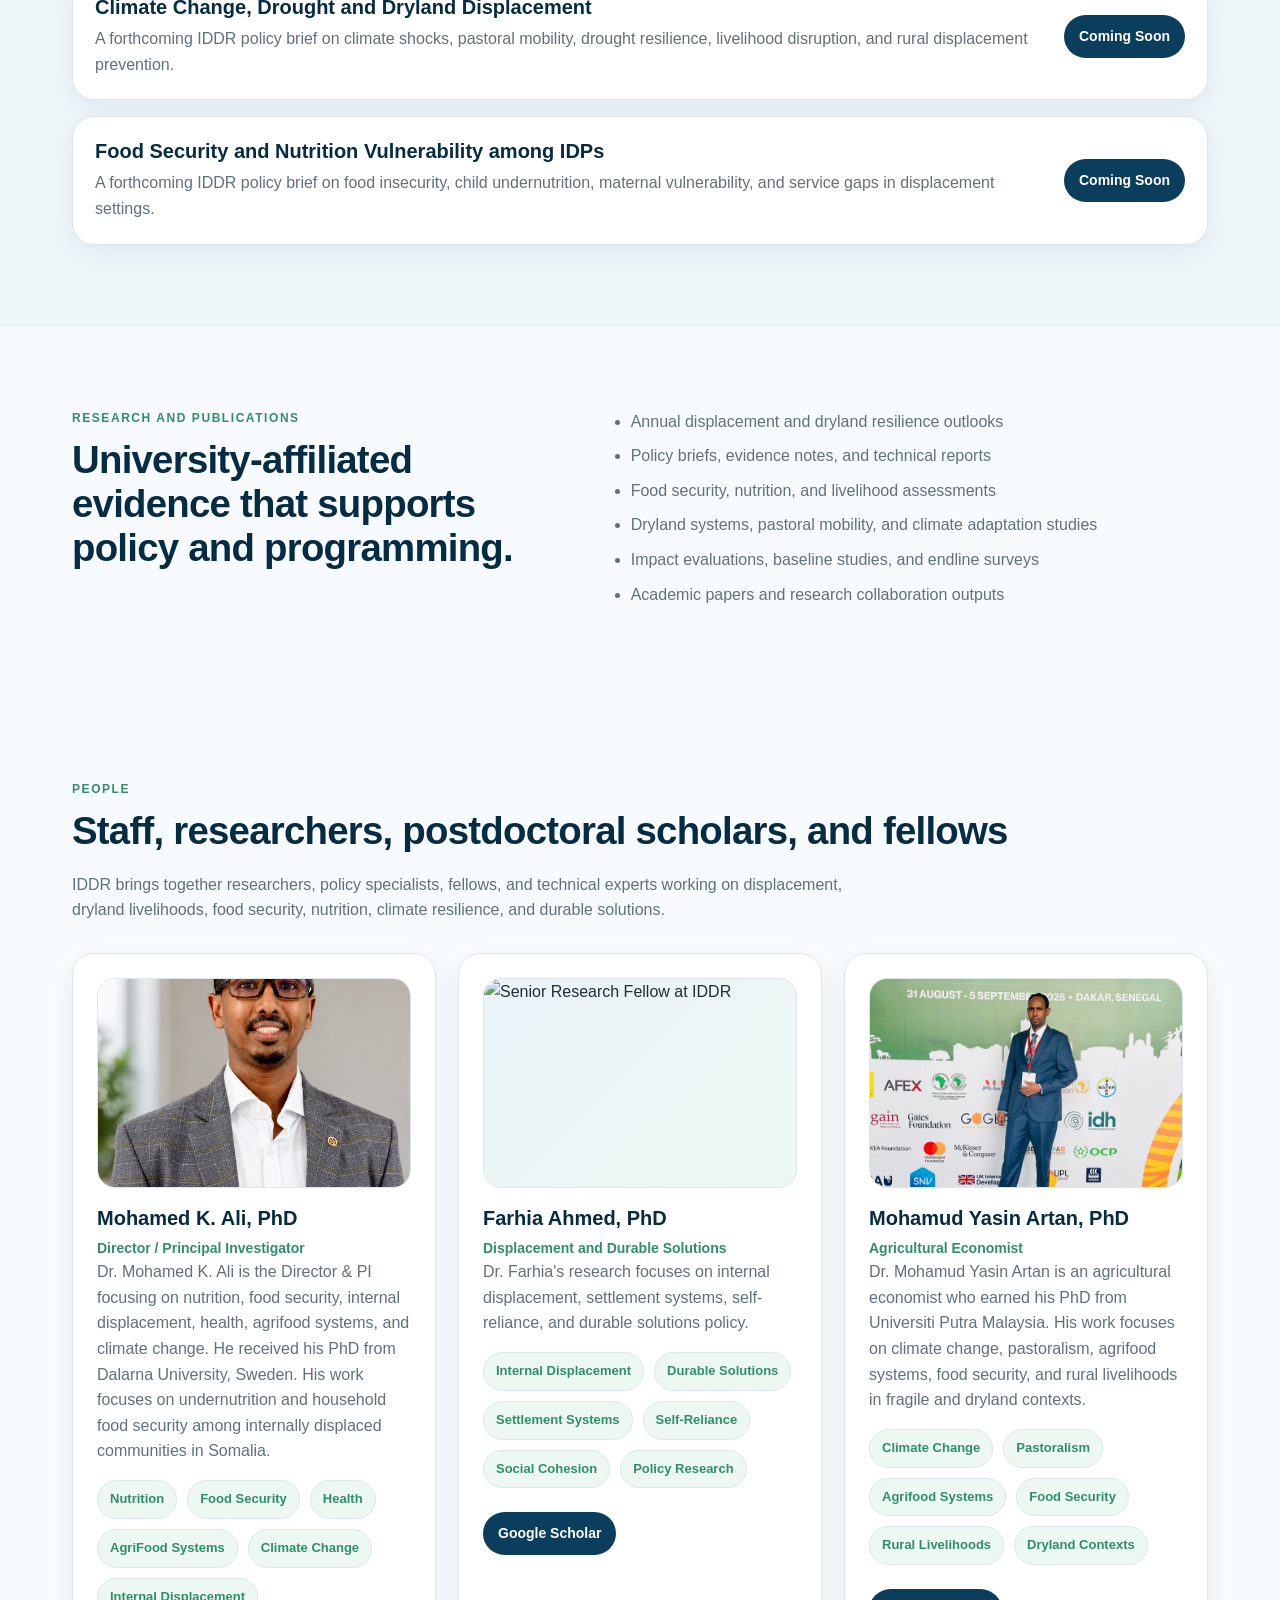
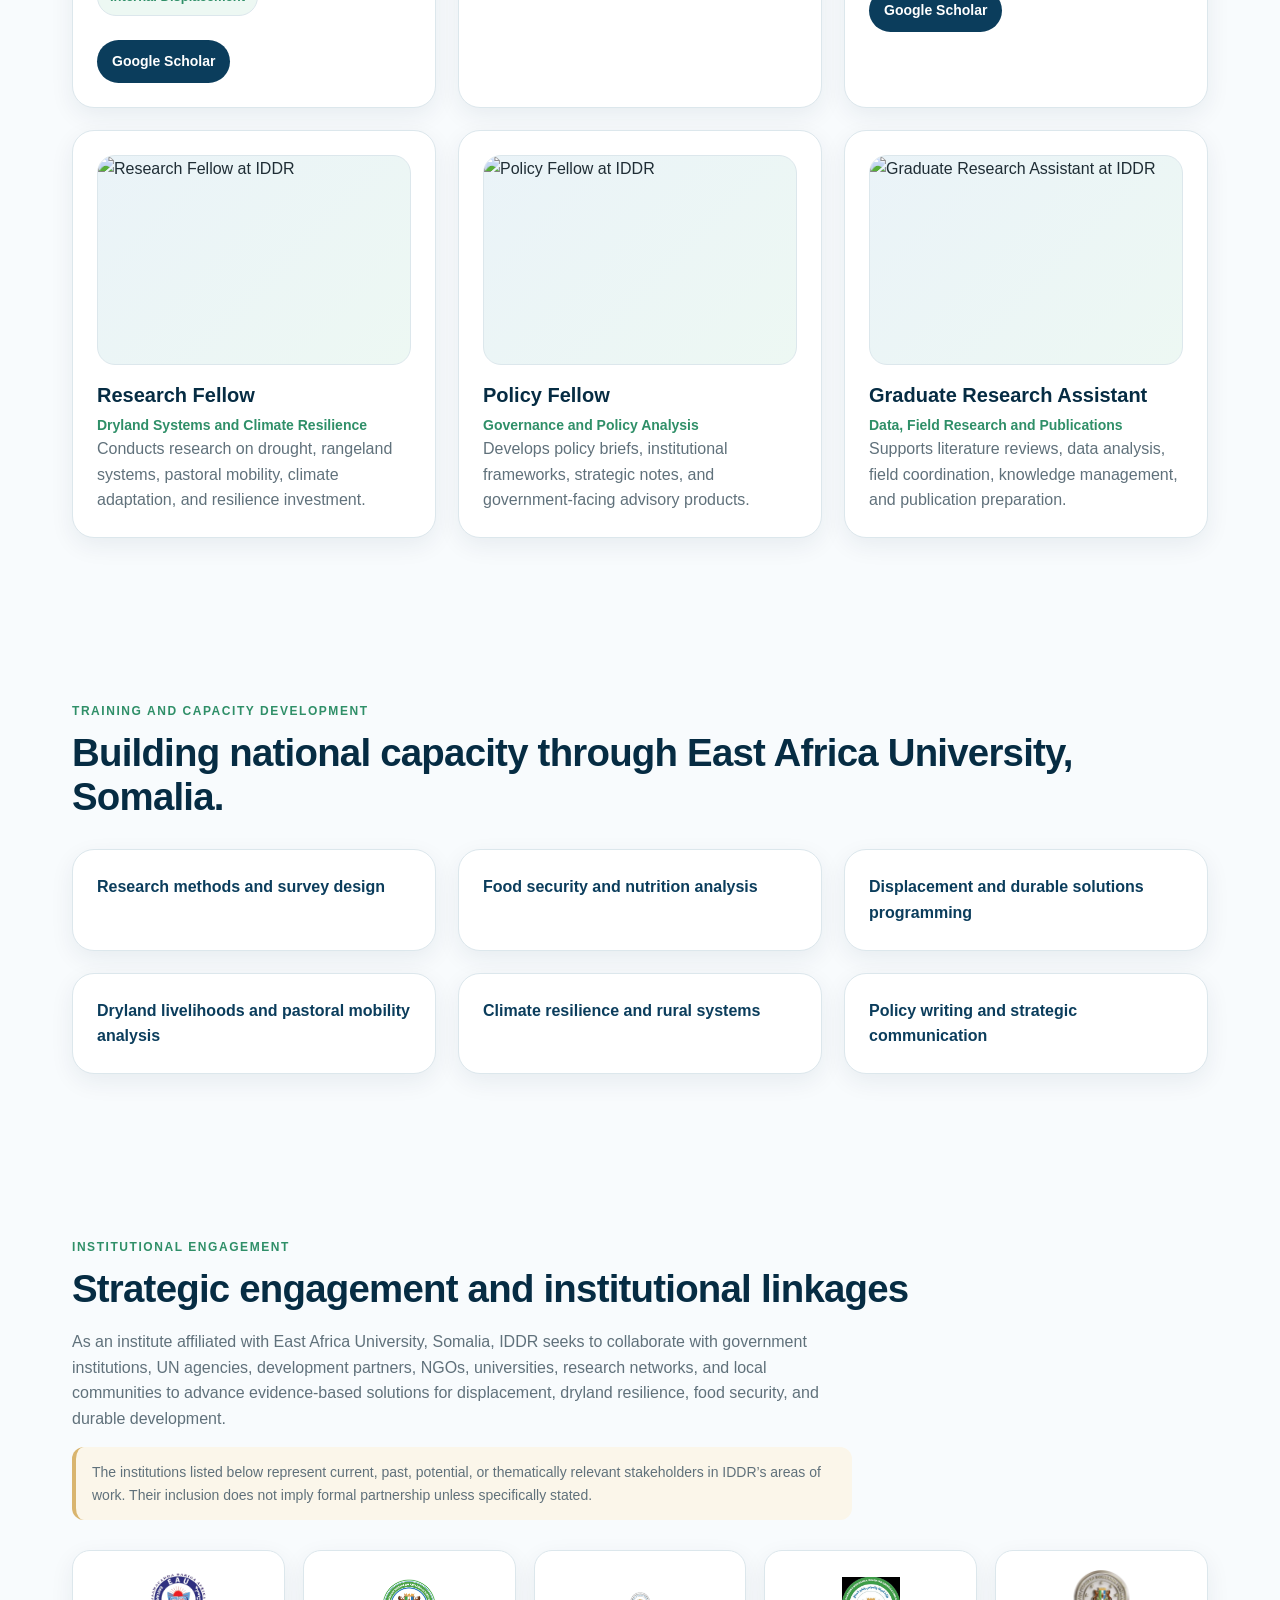
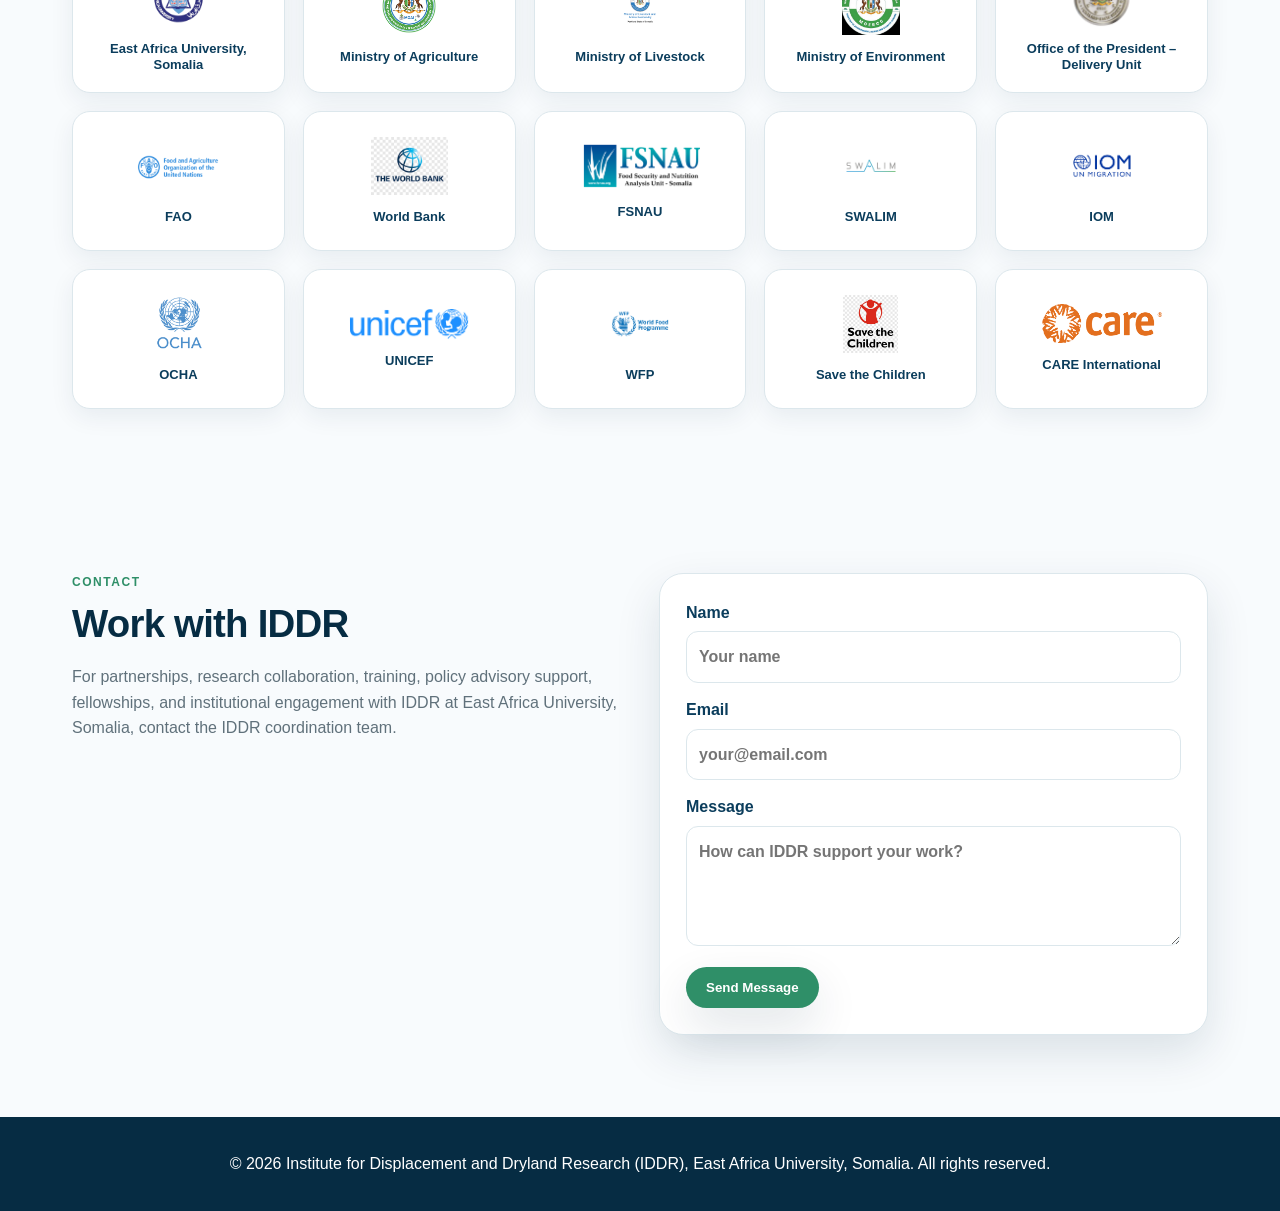
==== commit 68512c7d: "Update index.html" ====
--- a/index.html
+++ b/index.html
@@ -34,6 +34,7 @@
       <li><a href="#research">Research</a></li>
       <li><a href="#people">People</a></li>
       <li><a href="#training">Training</a></li>
+      <li><a href="dashboard.html">Data Hub</a></li>
       <li><a href="#partners">Institutional Engagement</a></li>
       <li><a href="#contact" class="nav-cta">Contact</a></li>
     </ul>
@@ -61,7 +62,7 @@
       <a href="#areas" class="btn secondary">Explore Our Work</a>
     </div>
   </div>
-
+<a href="dashboard.html" class="btn secondary">Open Data Hub</a>
   <aside class="hero-card" aria-label="Flagship focus">
     <h2>Flagship Focus</h2>
     <p>
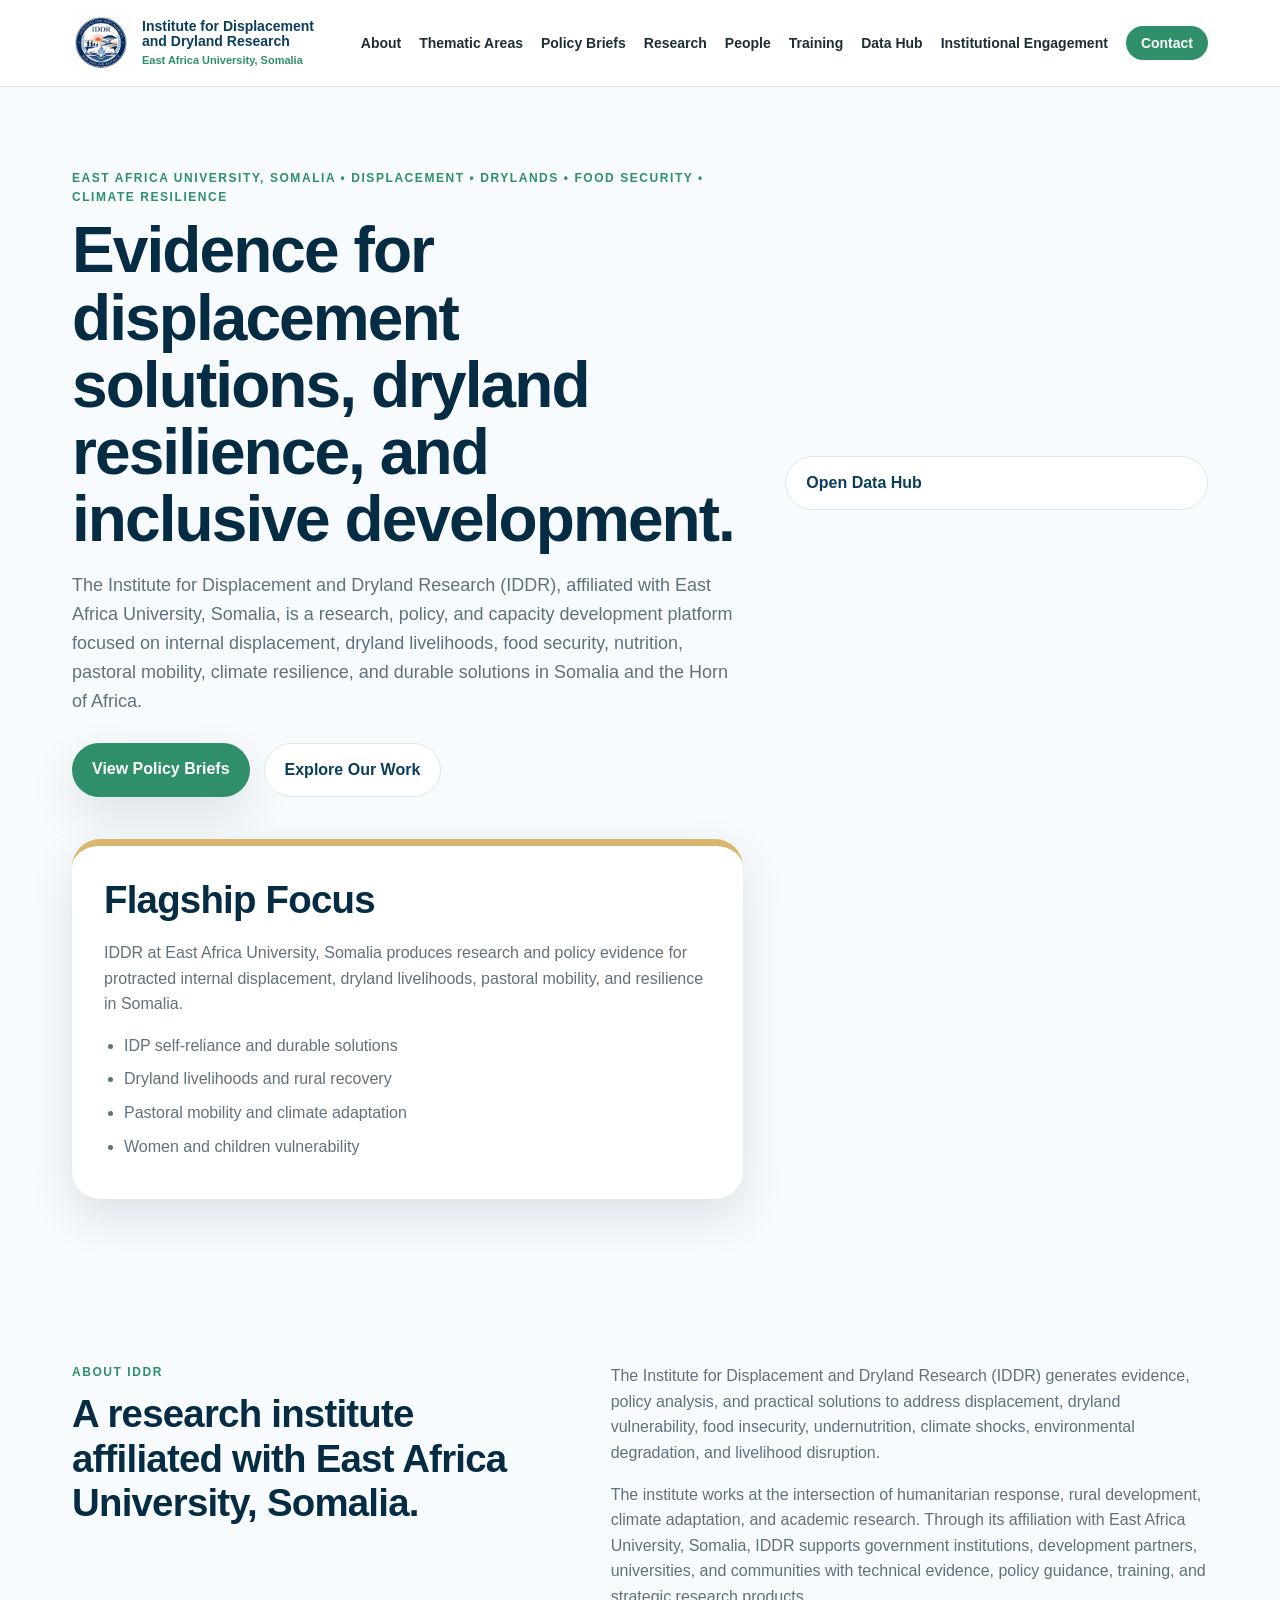
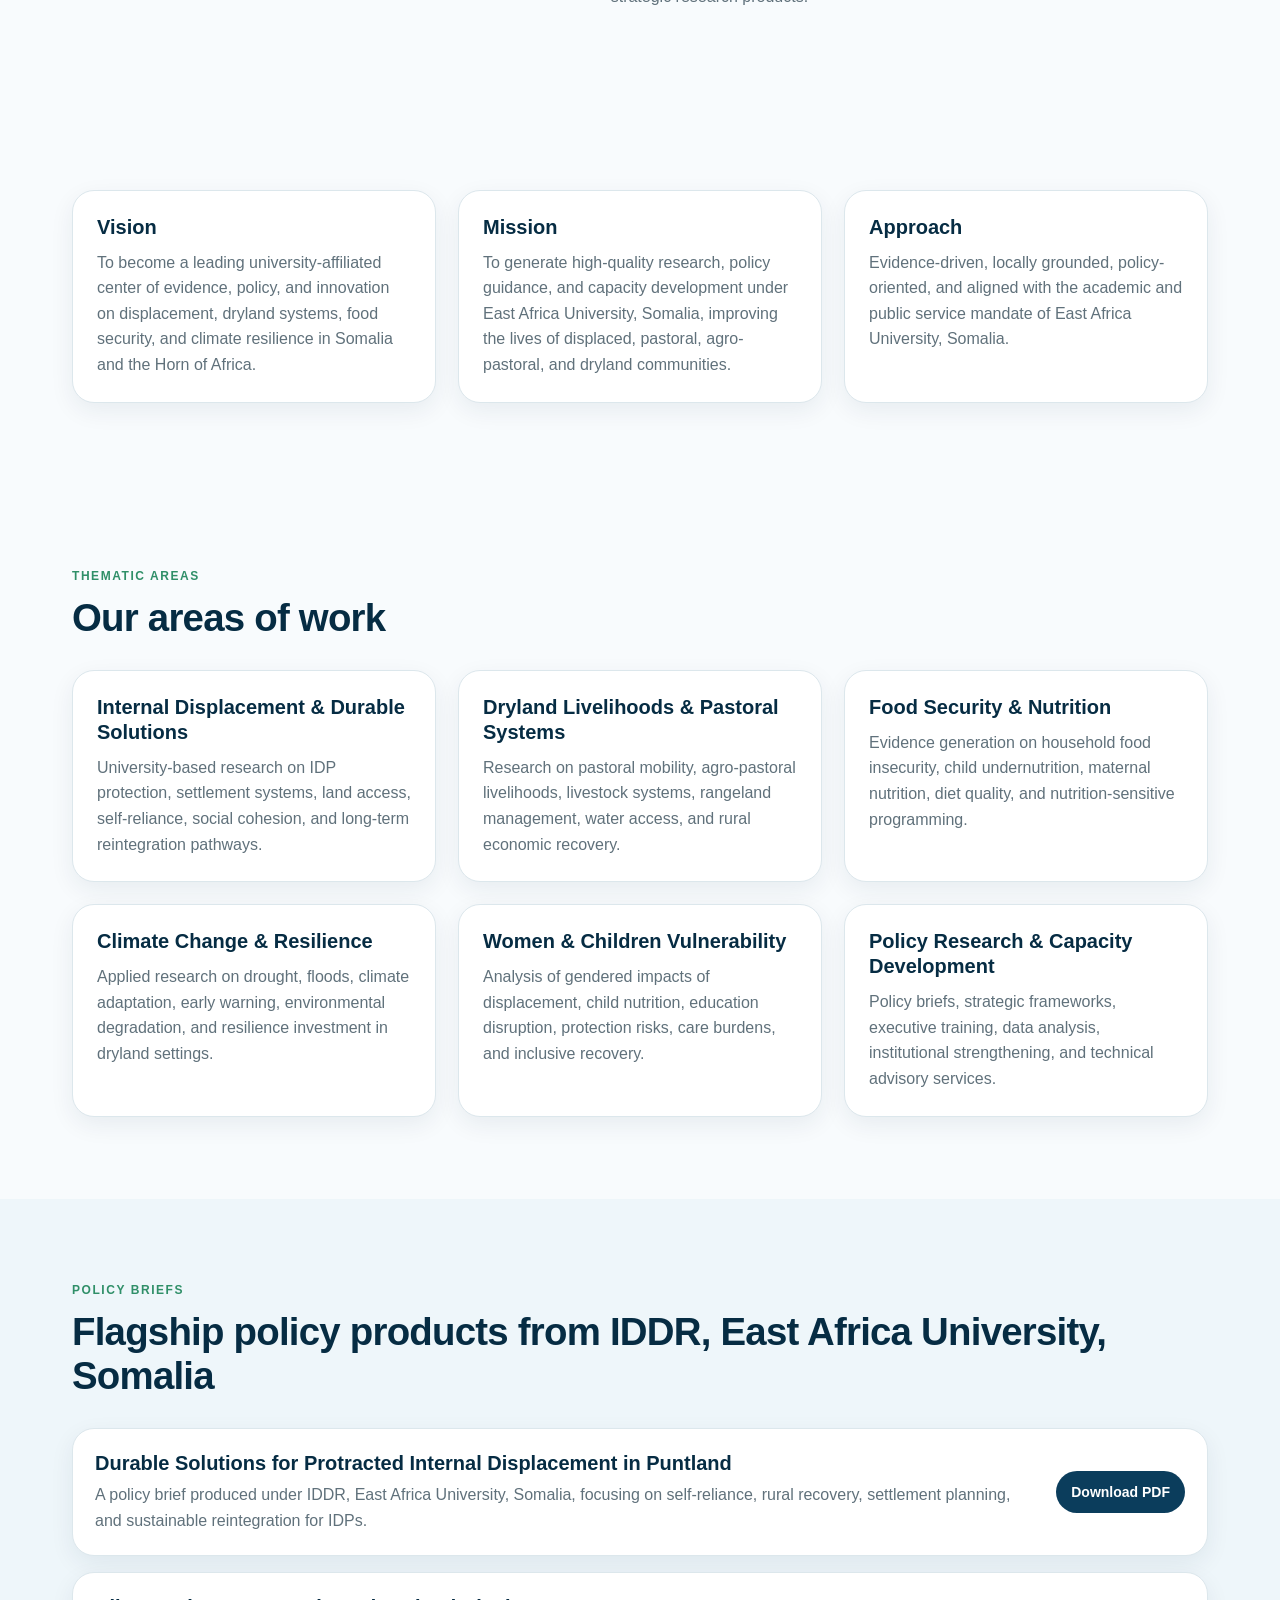
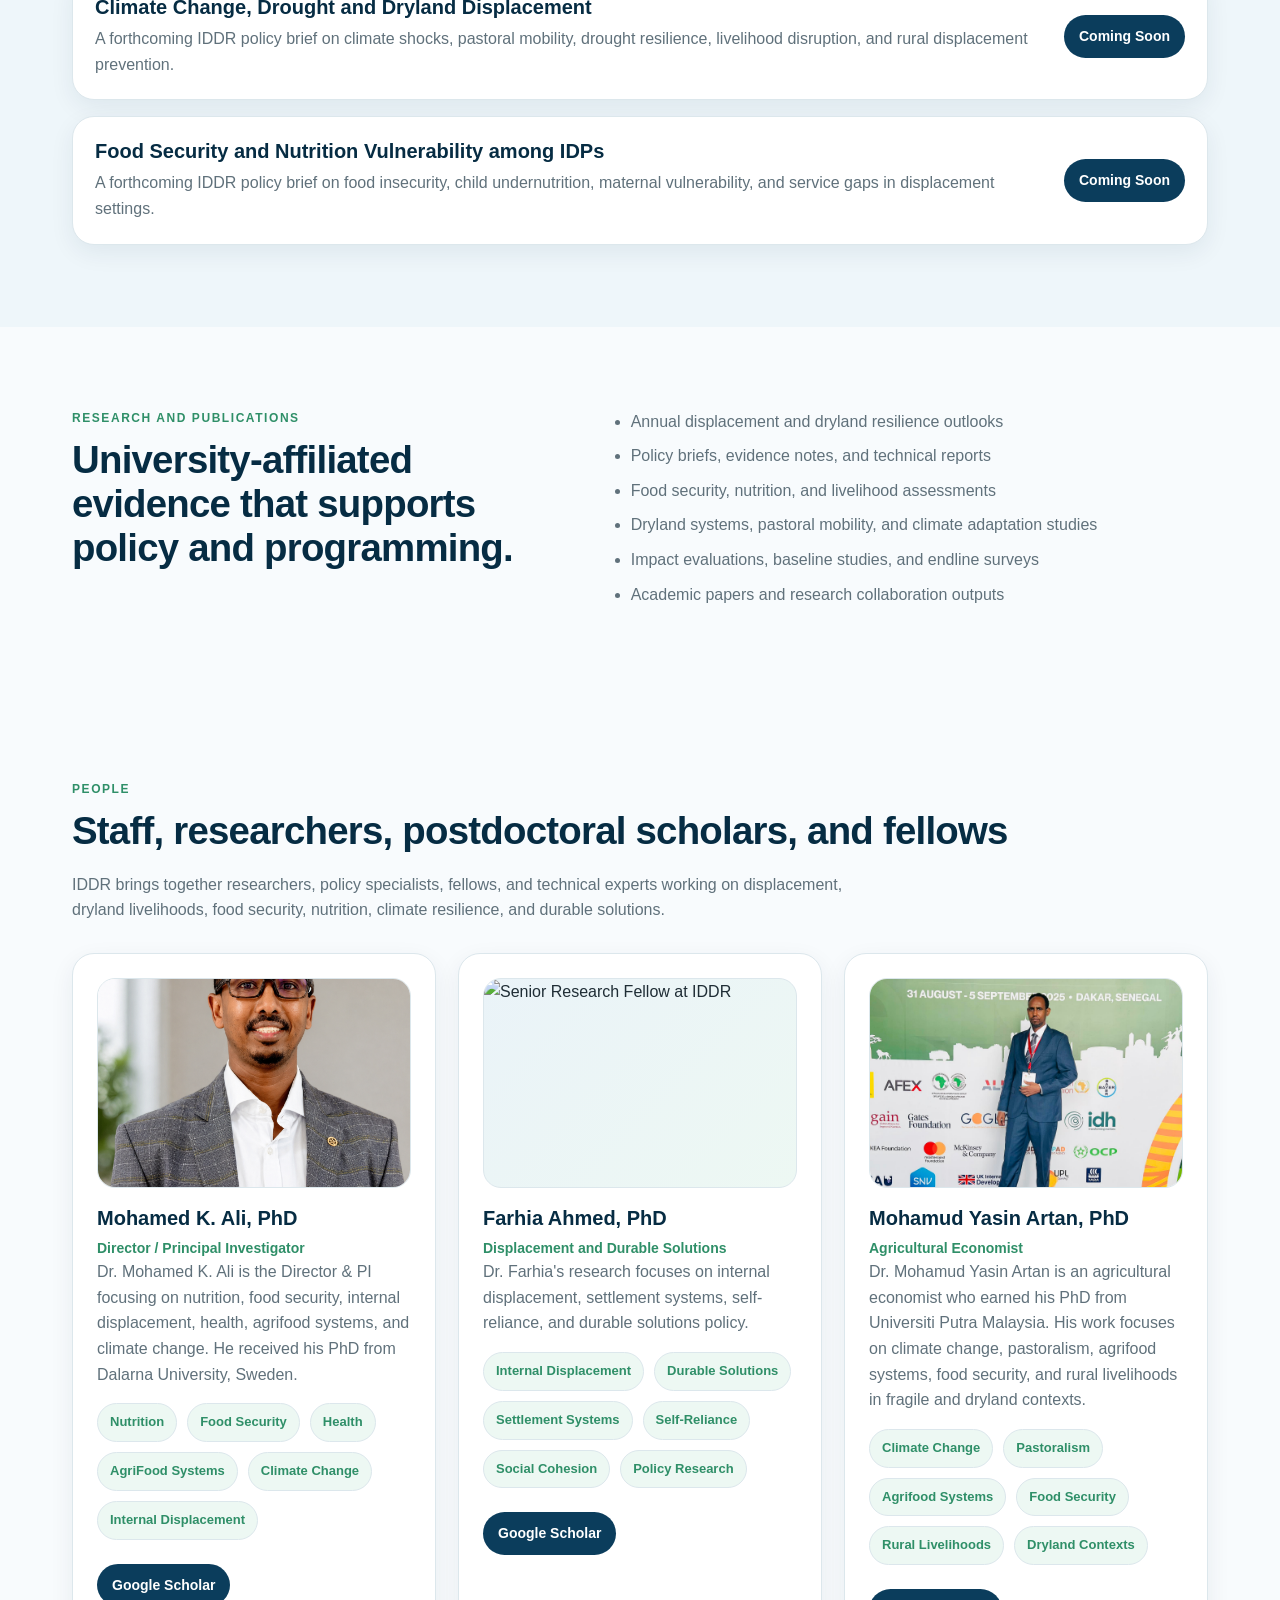
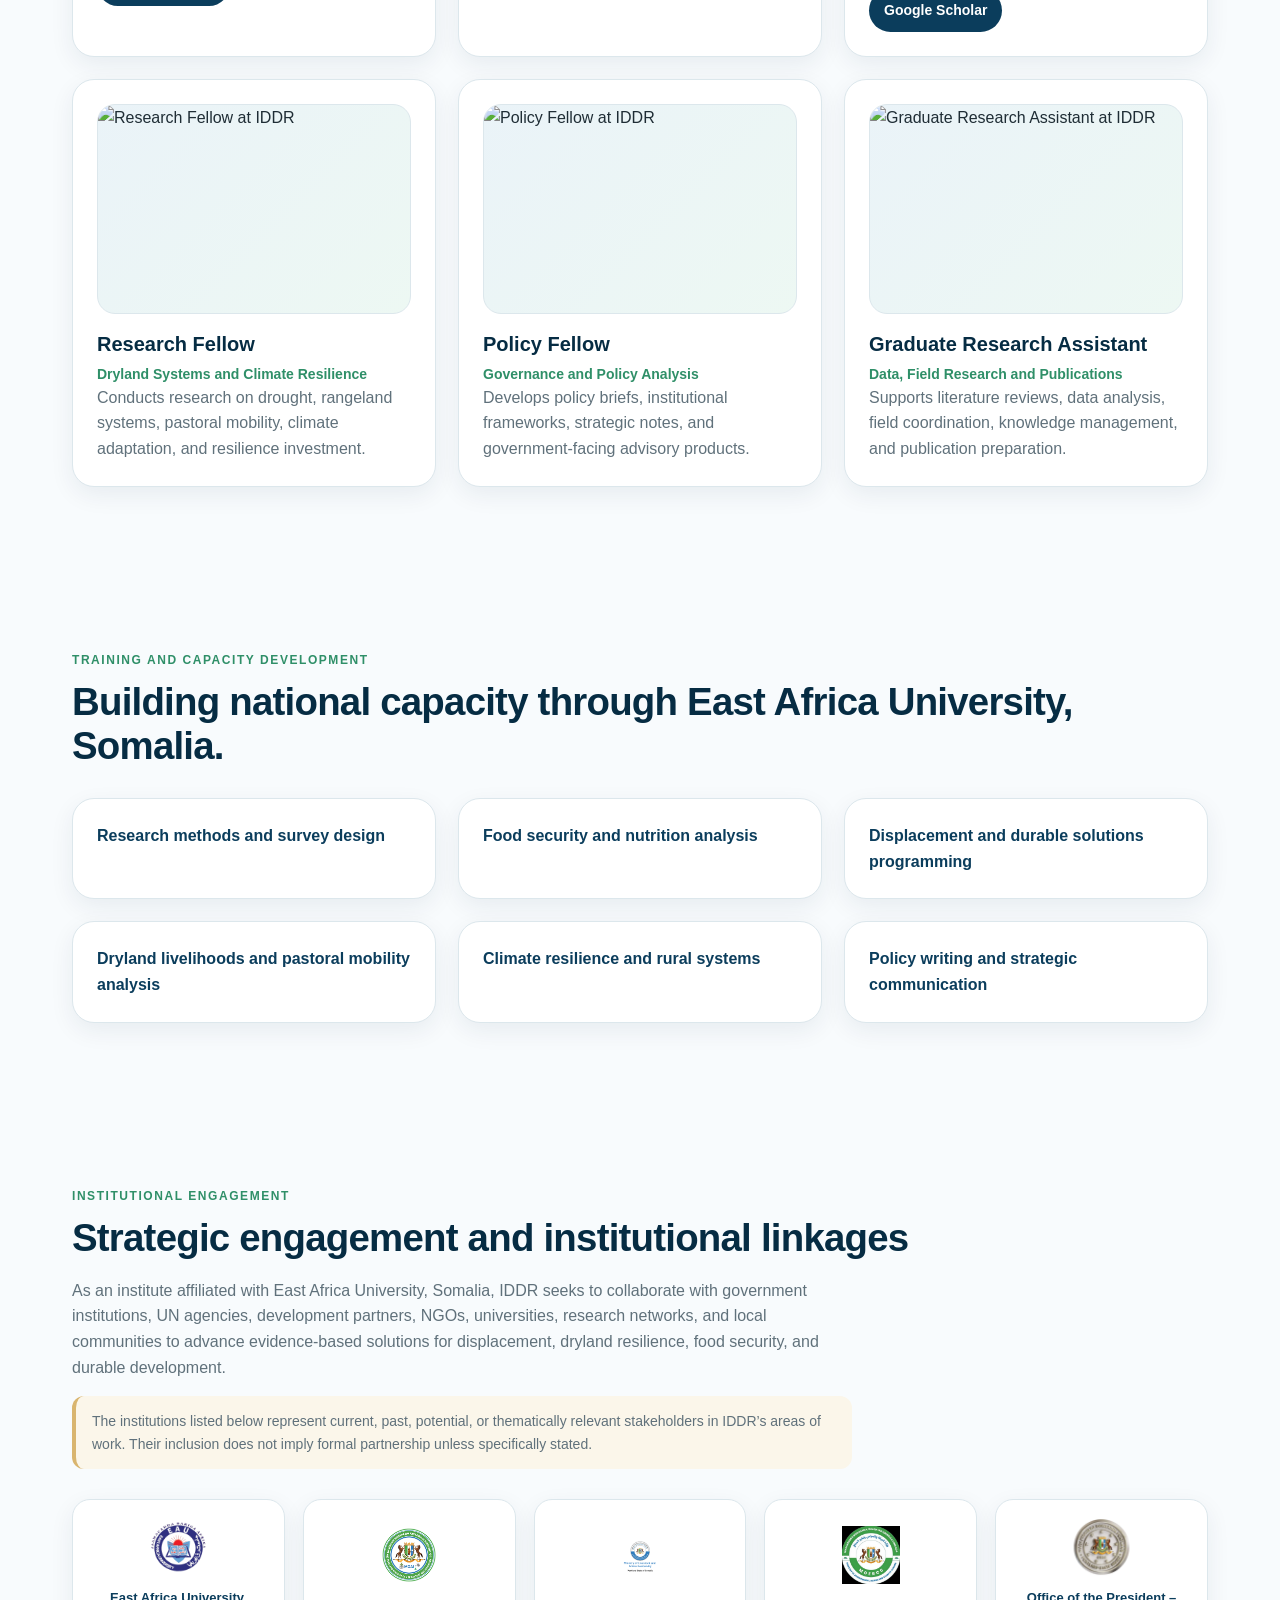
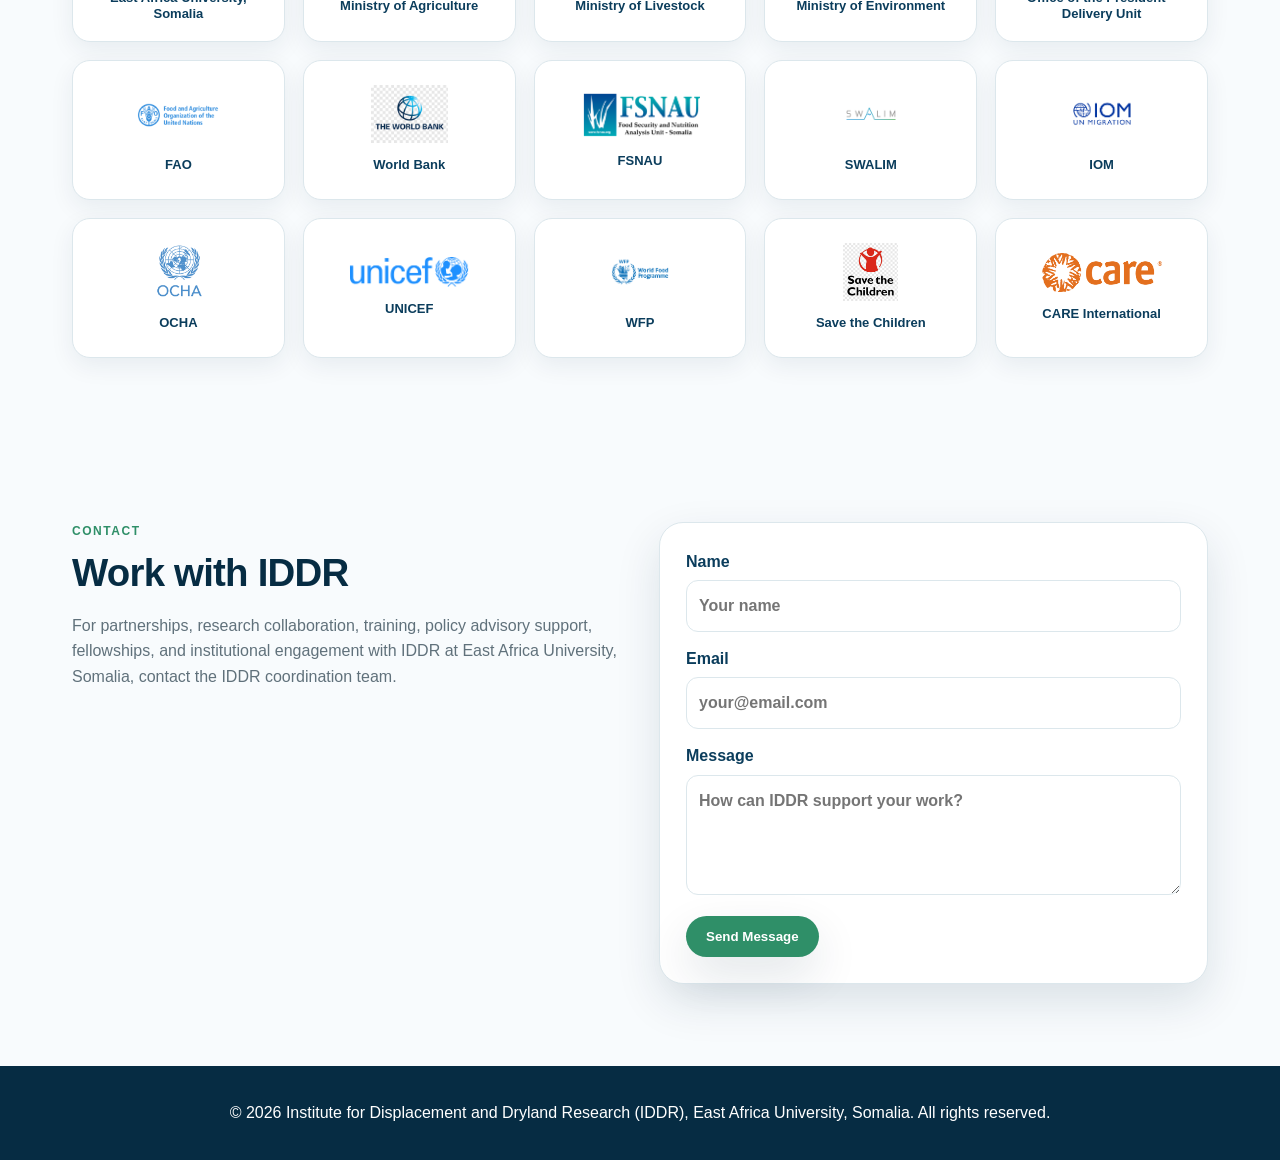
==== commit ef3f1f31: "Update index.html" ====
--- a/index.html
+++ b/index.html
@@ -34,7 +34,7 @@
       <li><a href="#research">Research</a></li>
       <li><a href="#people">People</a></li>
       <li><a href="#training">Training</a></li>
-      <li><a href="dashboard.html">Data Hub</a></li>
+      <li><a href="datahub.html">Data Hub</a></li>
       <li><a href="#partners">Institutional Engagement</a></li>
       <li><a href="#contact" class="nav-cta">Contact</a></li>
     </ul>
@@ -62,7 +62,7 @@
       <a href="#areas" class="btn secondary">Explore Our Work</a>
     </div>
   </div>
-<a href="dashboard.html" class="btn secondary">Open Data Hub</a>
+<a href="datahub.html" class="btn secondary">Open Data Hub</a>
   <aside class="hero-card" aria-label="Flagship focus">
     <h2>Flagship Focus</h2>
     <p>
@@ -267,8 +267,7 @@
       <p>
         Dr. Mohamed K. Ali is the Director & PI focusing on nutrition, food security,
         internal displacement, health, agrifood systems, and climate change.
-        He received his PhD from Dalarna University, Sweden. His work focuses on undernutrition and household food security among
-        internally displaced communities in Somalia.
+        He received his PhD from Dalarna University, Sweden.
       </p>
 
       <div class="tag-list staff-tags">
